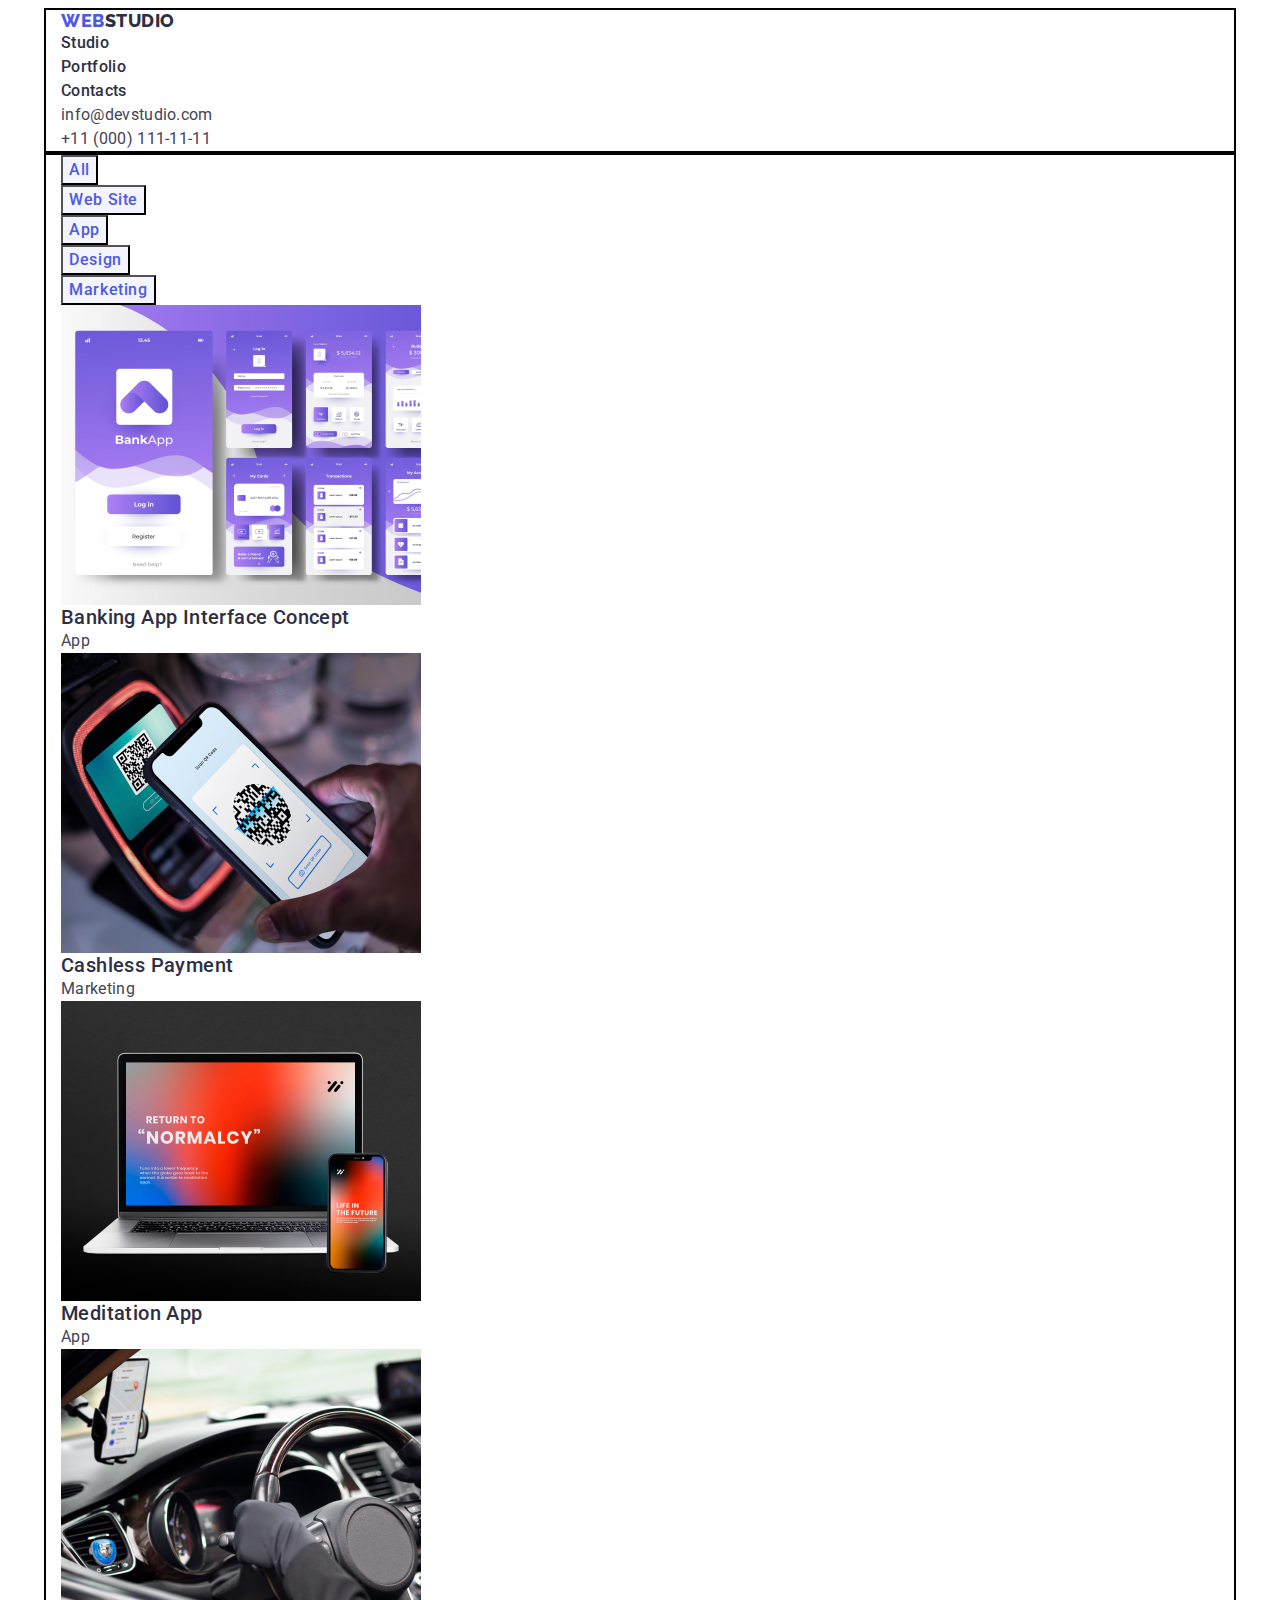
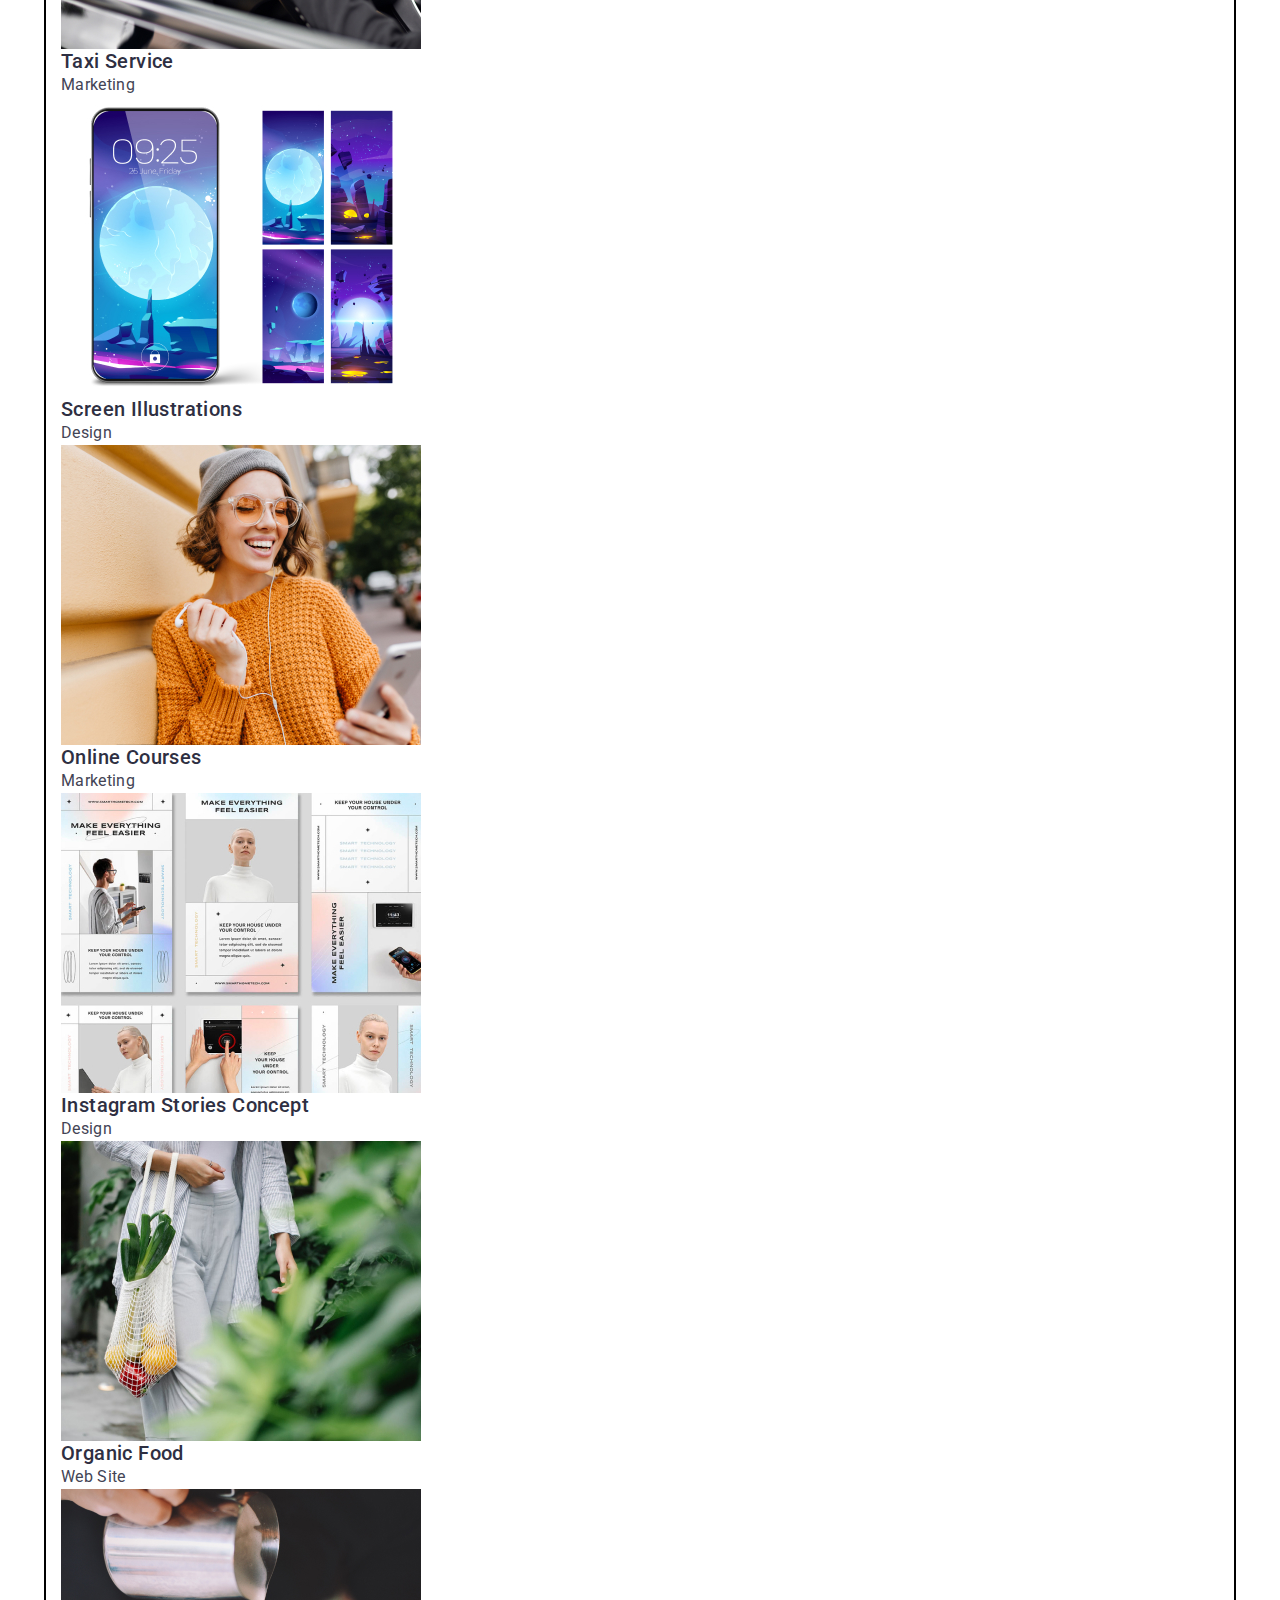
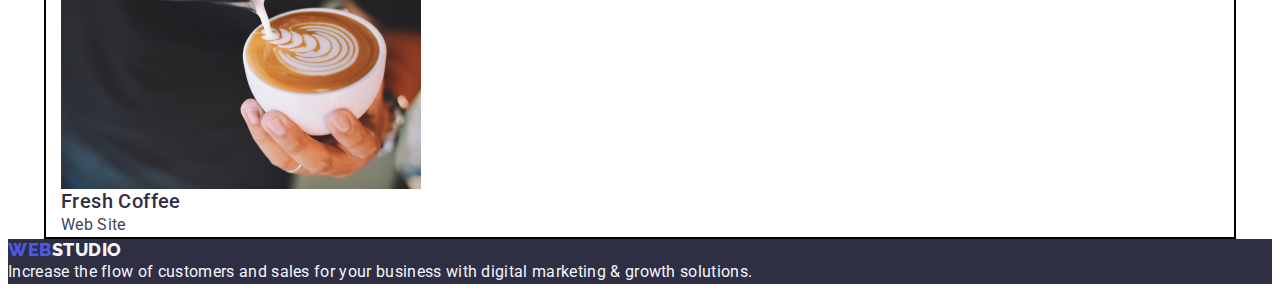
==== portfolio.html @ ae7a7362 "Update portfolio.html" ====
<!DOCTYPE html>
<html lang="en">

<head>
    <meta charset="UTF-8">
    <meta http-equiv="X-UA-Compatible" content="IE=edge">
    <meta name="viewport" content="width=device-width, initial-scale=1.0">
    <title>Document</title>

    <!-- fonts -->
    <link rel="stylesheet" href="./css/style.css">
    <link rel="preconnect" href="https://fonts.googleapis.com">
    <link rel="preconnect" href="https://fonts.gstatic.com" crossorigin>
    <link href="https://fonts.googleapis.com/css2?family=Raleway:wght@800&family=Roboto:wght@400;500;700&display=swap"
        rel="stylesheet">

</head>


<body>

    <header>
        <div class="container">
            <!-- початок -->
            <nav class="nav-portfolia list">
                <a class="logo-portfolio link" href="./index.html">Web<span class="logo-span">Studio</span>
                </a>
                <ul class="list">
                    <li><a class="portfolio-navigation link" href="./index.html">Studio</a></li>
                    <li><a class="portfolio-navigation link" href="./portfolio.html">Portfolio</a></li>
                    <li><a class="portfolio-navigation link" href="">Contacts</a></li>
                </ul>
            </nav>
            <address class="portfolio-addres">
                <ul class="list">
                    <li><a class="address-navigation link" href="mailto:info@devstudio.com">info@devstudio.com</a></li>
                    <li><a class="address-navigation link" href="tel:+110001111111">+11 (000) 111-11-11</a></li>
                </ul>
            </address>
        </div>
    </header>

    <main>

        <div class="container">
            <section class="list">
                <h1 class="advantages" hidden>No content</h1>
                <ul class="portfolio-button list">
                    <li><button class="navigation-button" type="button">All</button></li>
                    <li><button class="navigation-button" type="button">Web Site</button></li>
                    <li><button class="navigation-button" type="button">App</button></li>
                    <li><button class="navigation-button" type="button">Design</button></li>
                    <li><button class="navigation-button" type="button">Marketing</button></li>
                </ul>
                <!-- section1 -->
                <ul class="list">
                    <li>
                        <a class="link" href="">
                            <img src="./images/img.jpg" alt="App" width="360">
                            <h2 class=" subject-portfolio">Banking App Interface Concept</h2>
                            <p class="paragraph-text">App</p>
                        </a>
                    </li>
                    <li class="link">
                        <a class="link" href="">
                            <img src="./images/img1.jpg" alt="Marketing" width="360">
                            <h2 class=" subject-portfolio">Cashless Payment</h2>
                            <p class="paragraph-text">Marketing</p>
                        </a>
                    </li>
                    <li class="link">
                        <a class="link" href="">
                            <img src="./images/img2.jpg" alt="App" width="360">
                            <h2 class=" subject-portfolio">Meditation App</h2>
                            <p class="paragraph-text">App</p>
                        </a>
                    </li>
                    <!-- section2 -->
                    <li class="link">
                        <a class="link" href="">
                            <img src="./images/imgsection1.jpg" alt="Marketing" width="360">
                            <h2 class=" subject-portfolio">Taxi Service</h2>
                            <p class="paragraph-text">Marketing</p>
                        </a>
                    </li>
                    <li class="link">
                        <a class="link" href="">
                            <img src="./images/imgsection2.jpg" alt="Design" width="360">
                            <h2 class=" subject-portfolio">Screen Illustrations</h2>
                            <p class="paragraph-text">Design</p>
                        </a>
                    </li>
                    <li class="link">
                        <a class="link" href="">
                            <img src="./images/imgsection3.jpg" alt="Marketing" width="360">
                            <h2 class=" subject-portfolio">Online Courses</h2>
                            <p class="paragraph-text">Marketing</p>
                        </a>
                    </li>
                    <!-- section3 -->
                    <li class="link">
                        <a class="link" href="">
                            <img src="./images/imgbox1.jpg" alt="Design" width="360">
                            <h2 class=" subject-portfolio">Instagram Stories Concept</h2>
                            <p class="paragraph-text">Design</p>
                        </a>
                    </li>
                    <li>
                        <a class="link" href="">
                            <img src="./images/imgbox2.jpg" alt="Web Site" width="360">
                            <h2 class=" subject-portfolio">Organic Food</h2>
                            <p class="paragraph-text">Web Site</p>
                        </a>
                    </li>
                    <li class="link">
                        <a class="link" href="">
                            <img src="./images/imgbox3.jpg" alt="Web Site" width="360">
                            <h2 class=" subject-portfolio">Fresh Coffee</h2>
                            <p class="paragraph-text">Web Site</p>
                        </a>
                    </li>
                </ul>
            </section>
        </div>
    </main>
    <footer class="portfolio-footer">
        <div>
            <a class="logo-beginning link" href="./index.html">Web<span class="logo-end link">Studio</span>
            </a>
            <p class="end-text">Increase the flow of customers and sales for your business with digital marketing &
                growth
                solutions.</p>
        </div>
    </footer>

</body>

</html>
---- css/style.css ----
/**
  |============================
  | палитра кольорів
  |============================
*/

:root {
	--iris: #4d5ae5;
	--ocean: #404bbf;
	--navy-blue: #2e2f42;
	--green: #31d0aa;
	--slate: #434455;
	--light-slate: #8e8f99;
	--cornflower: #e7e9fc;
	--cloud: #f4f4fd;
	--navy-blue-modal: #2e2f42;
	--grey: #2e2f42;
	--white: #ffffff;
	--dairy: #fcfcfc;



	/* color text */

	--addres-txt-cl: var(--slate);
	--main-txt-cl: var(--navy-blue);
	--main-caption-cl: var(--dairy);
	--main-btn-color: var(--iris);
	--portfolio-btn-cl: var(--cloud)
}

/* list,link h,p and img */

.list {
	list-style: none;

}

.link {
	text-decoration: none
}

p,
h1,
h2,
h3,
h4,
h5 {
	margin: 0;
}

img {
	display: block;
}

ul {
	margin: 0;
	padding-left: 0;
}

/* container  */
.container {
	width: 1158px;
	margin-left: auto;
	margin-right: auto;
	border: 2px solid black;
	padding-left: 15px;
	padding-right: 15px;
}



body {
	background-color: #ffffff;
	color: #434455;
	font-family: "Roboto", sans-serif;
}



/**
  |============================
  | header-hover
  |============================
*/
/* logo */
.header-logo {
	color: var(--main-btn-color);
	text-transform: uppercase;
	letter-spacing: 0.03em;
	line-height: 1.17;
	font-size: 18px;
	font-weight: 800;
	display: flex;
	flex-direction: row;
	align-items: center;
	padding: 0px;
	font-family: "Raleway", sans-serif;
	text-decoration: none;
	margin-right: 24px;
}

.logo-studio {
	color: var(--main-txt-cl);

}

.header-container {
	display: flex;
	align-items: center;

}

/**
   |============================
   | hover
   |============================
 */
.header-items:hover {
	color: #404bbf;
}


.header-email:hover {
	color: #404bbf;
}

.btn:hover {
	background-color: #404bbf;

}



/* portfolio */

.portfolio-navigation:hover {
	color: #404bbf;

}

.address-navigation:hover {
	color: #404bbf;

}

/* button */
.navigation-button:hover {
	color: #FFFFFF;
	background-color: #404BBF;
}



/**
  |============================
  | focus
  |============================
*/
/* html  */


.header-items:focus {
	color: #404bbf;

}



.header-address:focus {
	color: #404bbf;

}

.header-email:focus {
	color: #404bbf;
}

/* section1 */

.btn:focus {
	background-color: #404bbf;

}

/* portfolio */
.portfolio-navigation:focus {
	color: #404bbf;

}

.address-navigation:focus {
	color: #404bbf;

}

.navigation-button:focus {
	color: #FFFFFF;
	background-color: #404BBF;

}




/**

  | Header style
  |============================
*/

.header {
	border-bottom: 1px solid #e7e9fc;

}

.header-nav {
	margin: auto;
	display: flex;
	align-items: center;
}

.header-logo {}

.header-im {
	display: flex;

}

.header-item {}

.header-items {
	font-style: normal;
	font-weight: 500;
	font-size: 16px;
	line-height: 1.5;
	letter-spacing: 0.02em;
	color: var(--main-txt-cl);
	text-decoration: none;
	display: block;
	padding-top: 30px;
	padding-bottom: 30px;
}

.address-header {
	display: flex;
	gap: 40px;

}

.contacts {
	font-style: normal;
}




.header-email {
	font-style: normal;
	font-weight: 400;
	font-size: 16px;
	line-height: 1.5;
	letter-spacing: 0.02em;
	color: var(--addres-txt-cl);
	text-decoration: none;
}



/**
  |============================
  |  section1 style
  |============================
*/
.main-section {
	background-color: #2e2f42;
}

.main-title {
	font-style: normal;
	font-weight: 700;
	font-size: 56px;
	line-height: 1.07;
	text-align: center;
	letter-spacing: 0.02em;
	color: #ffffff;
}

.btn {
	font-style: normal;
	font-weight: 500;
	font-size: 16px;
	line-height: 1.5;
	align-items: center;
	letter-spacing: 0.04em;
	color: #ffffff;
	background-color: var(--main-btn-color);
	font-family: "Roboto", sans-serif;
	cursor: pointer;
}

/**
   |============================
   | section2 style
   |============================
 */

.main-box {}

.main-caption {
	font-style: normal;
	font-weight: 500;
	font-size: 20px;
	line-height: 1.2;
	letter-spacing: 0.02em;
	color: var(--main-txt-cl);
	text-transform: capitalize;

}

.main-txt {
	background-color: #FFFFFF;

}


/* section3 or section4 style */
/* footer */
.container {
	letter-spacing: 0.02em;
}

.main-sabject {
	font-style: normal;
	font-weight: 700;
	font-size: 36px;
	line-height: 1.11;
	text-align: center;
	letter-spacing: 0.02em;
	color: var(--main-txt-cl);
	text-transform: capitalize;
	background-color: #FFFFFF;
}

.section-the-end {
	background-color: #F4F4FD;
	letter-spacing: 0.02em;
}

.section-end {
	background-color: #FFFFFF;
}

.box {
	background-color: #FFFFFF;
}

.main-text {
	font-family: 'Roboto';
	font-style: normal;
	font-weight: 400;
	font-size: 16px;
	line-height: 1.5;
	letter-spacing: 0.02em;
	color: #F4F4FD;
}

.logo-studio-end {
	color: #f4f4fd;

}

/**
  |============================
  |  Portfolia
  |============================
*/

/* header-portfolio */

/* logo portfolio  */
.logo-portfolio {
	font-family: 'Raleway', sans-serif;
	font-weight: 800;
	font-size: 18px;
	line-height: 1.17;
	letter-spacing: 0.03em;
	text-transform: uppercase;
	color: #4d5ae5;
	text-decoration: none;
}

.logo-span {
	color: #2e2f42;

}

.portfolio-navigation {
	font-weight: 500;
	line-height: 1.5;
	letter-spacing: 0.02em;
	color: #2e2f42;
}




.portfolio-addres {
	font-style: normal;

}

.address-navigation {
	font-size: 16px;
	line-height: 1.5;
	letter-spacing: 0.02em;
	color: #434455;

}


/* button */

.navigation-button {
	font-family: "Roboto", sans-serif;
	font-style: normal;
	font-weight: 500;
	font-size: 16px;
	line-height: 1.5;
	display: flex;
	align-items: center;
	text-align: center;
	letter-spacing: 0.04em;
	color: #4D5AE5;
	background: #F4F4FD;
	cursor: pointer;

}

/* title */
.subject-portfolio {
	font-style: normal;
	font-weight: 500;
	font-size: 20px;
	line-height: 24px;
	letter-spacing: 0.02em;
	color: #2E2F42;
}

/* p  */
.paragraph-text {
	font-family: 'Roboto';
	font-style: normal;
	font-weight: 400;
	font-size: 16px;
	line-height: 24px;
	letter-spacing: 0.02em;
	color: #434455;

}




/* footer */
.portfolio-footer {

	background-color: #2E2F42;
}


/* logo portfolio footer */

.logo-beginning {
	font-family: 'Raleway', sans-serif;
	font-style: normal;
	font-weight: 800;
	font-size: 18px;
	line-height: 1.17;
	display: flex;
	align-items: center;
	letter-spacing: 0.03em;
	text-transform: uppercase;
	color: #4D5AE5;

}

.logo-end {
	font-family: 'Raleway' sans-serif;
	font-style: normal;
	font-weight: 800;
	font-size: 18px;
	line-height: 1.17;
	display: flex;
	align-items: center;
	letter-spacing: 0.03em;
	text-transform: uppercase;
	color: #F4F4FD;

}

.end-text {

	font-family: 'Roboto' sans-serif;
	font-style: normal;
	font-weight: 400;
	font-size: 16px;
	line-height: 24px;
	letter-spacing: 0.02em;
	color: #F4F4FD;

}
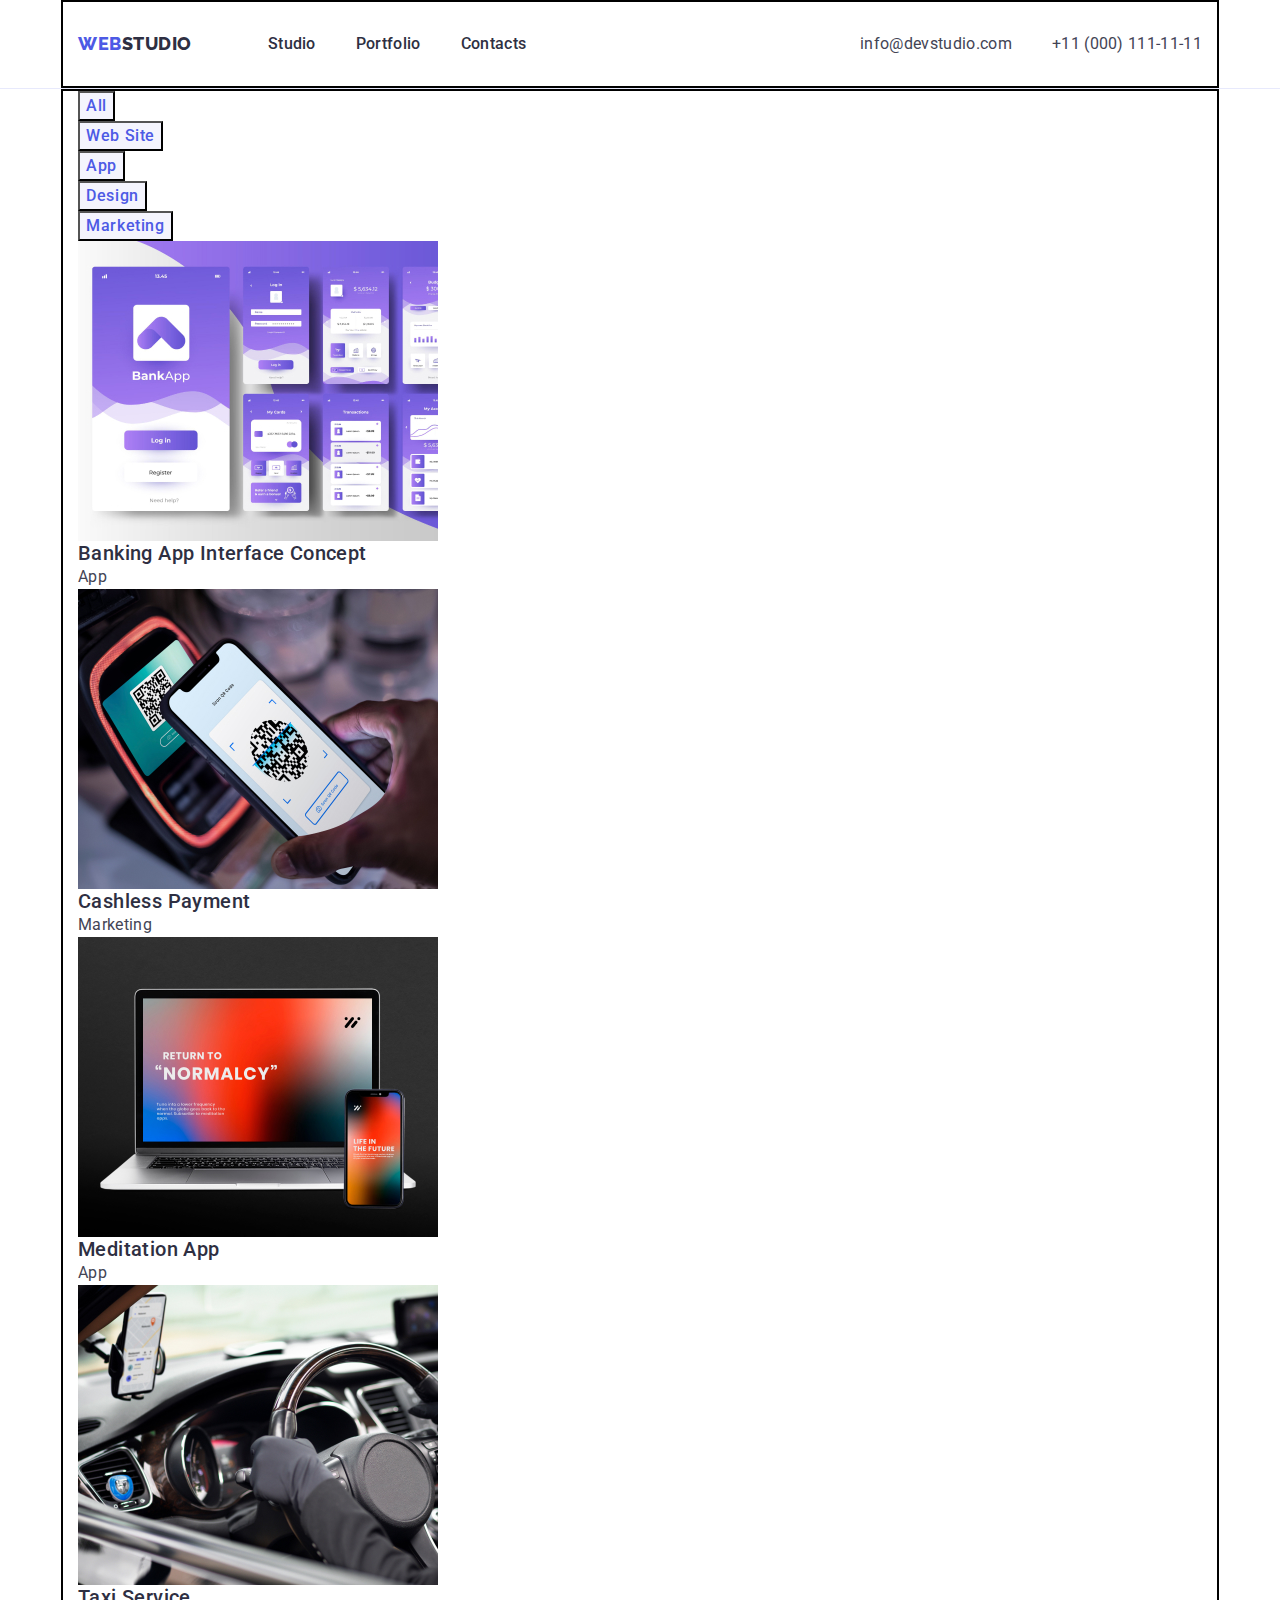
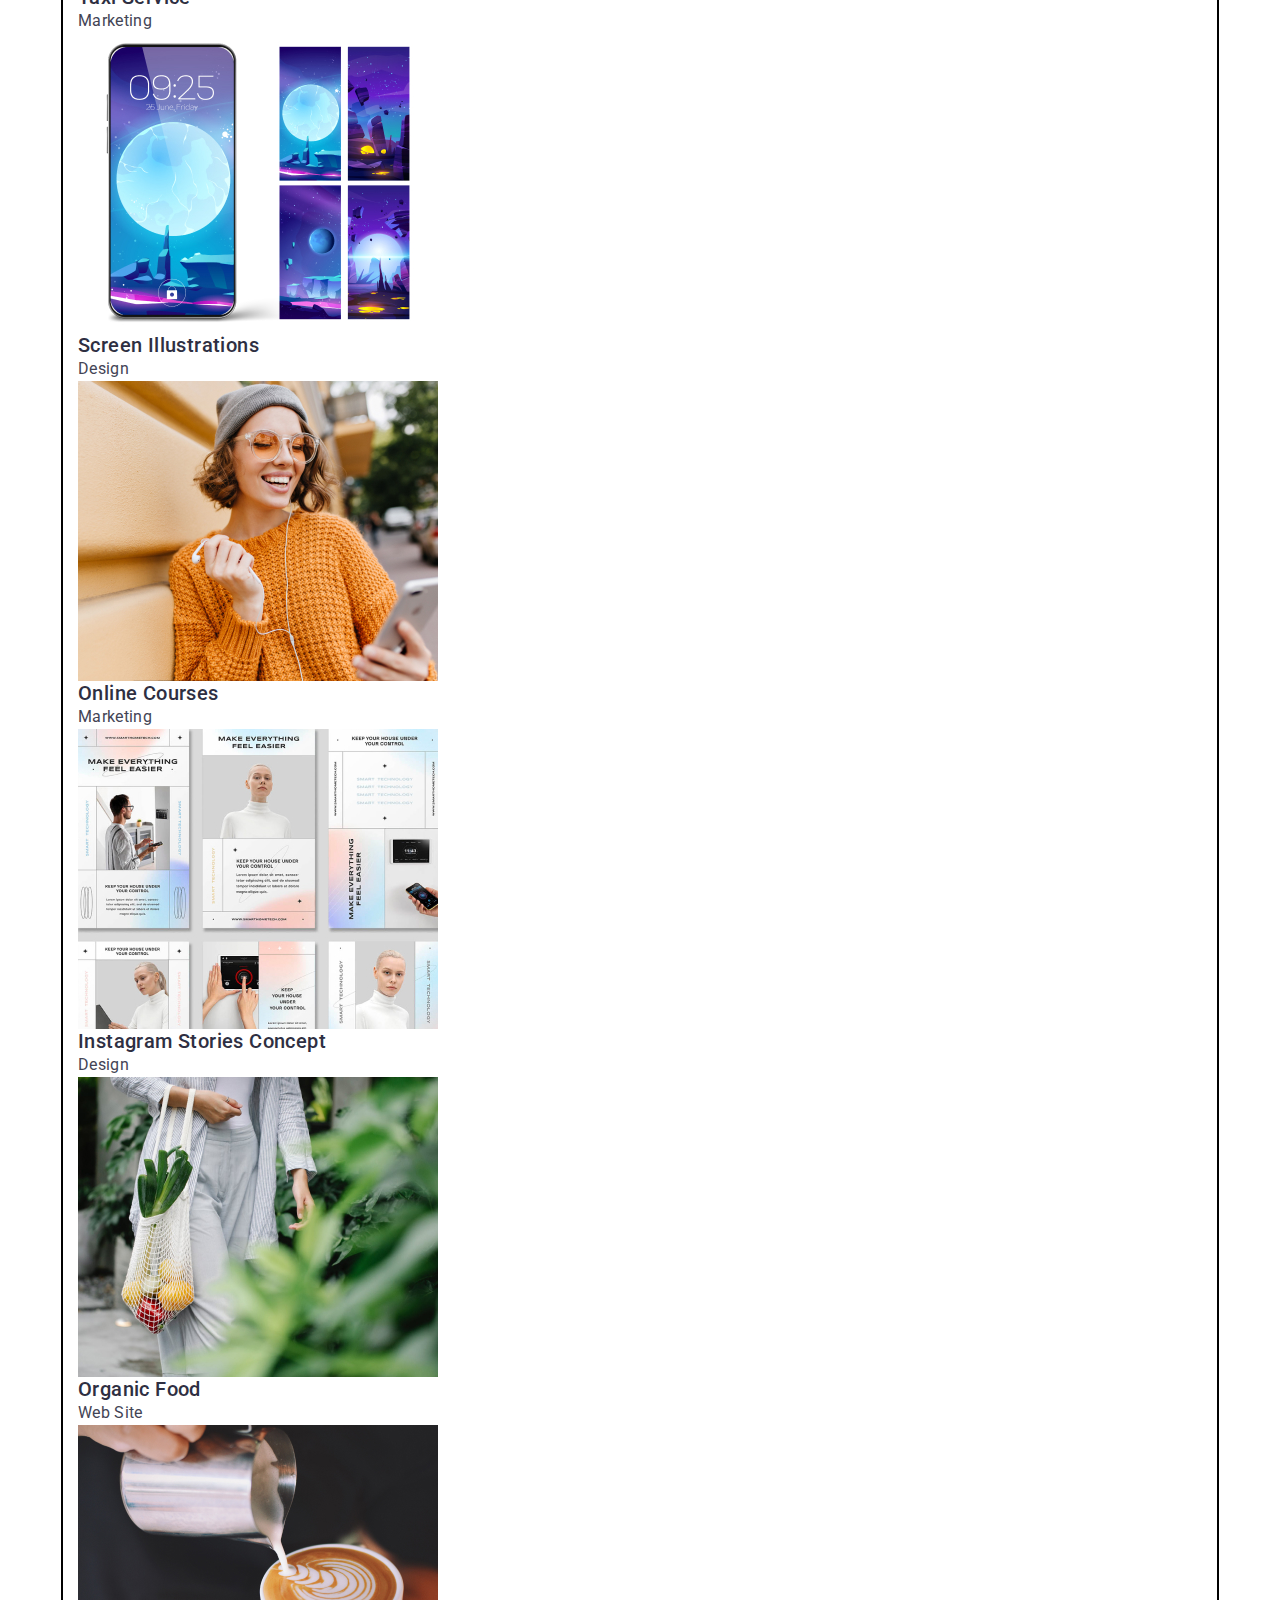
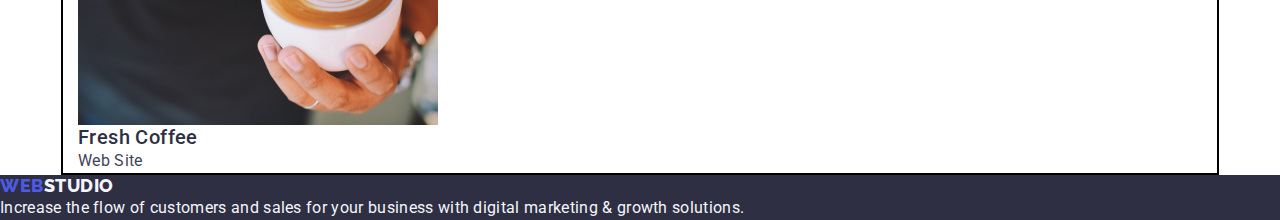
==== commit 697ca79c: "header" ====
--- a/portfolio.html
+++ b/portfolio.html
@@ -8,31 +8,33 @@
     <title>Document</title>
 
     <!-- fonts -->
-    <link rel="stylesheet" href="./css/style.css">
     <link rel="preconnect" href="https://fonts.googleapis.com">
     <link rel="preconnect" href="https://fonts.gstatic.com" crossorigin>
     <link href="https://fonts.googleapis.com/css2?family=Raleway:wght@800&family=Roboto:wght@400;500;700&display=swap"
         rel="stylesheet">
+    <link rel="stylesheet"
+        href="https://cdnjs.cloudflare.com/ajax/libs/modern-normalize/1.1.0/modern-normalize.min.css" />
+    <link rel="stylesheet" href="./css/style.css">
 
 </head>
 
 
 <body>
 
-    <header>
-        <div class="container">
+    <header class="header-portfolia">
+        <div class="footer-div container">
             <!-- початок -->
             <nav class="nav-portfolia list">
                 <a class="logo-portfolio link" href="./index.html">Web<span class="logo-span">Studio</span>
                 </a>
-                <ul class="list">
+                <ul class="portfolio-list list">
                     <li><a class="portfolio-navigation link" href="./index.html">Studio</a></li>
                     <li><a class="portfolio-navigation link" href="./portfolio.html">Portfolio</a></li>
                     <li><a class="portfolio-navigation link" href="">Contacts</a></li>
                 </ul>
             </nav>
             <address class="portfolio-addres">
-                <ul class="list">
+                <ul class="address-list list">
                     <li><a class="address-navigation link" href="mailto:info@devstudio.com">info@devstudio.com</a></li>
                     <li><a class="address-navigation link" href="tel:+110001111111">+11 (000) 111-11-11</a></li>
                 </ul>
--- a/css/style.css
+++ b/css/style.css
@@ -51,6 +51,7 @@
 
 img {
 	display: block;
+
 }
 
 ul {
@@ -76,7 +77,10 @@
 	font-family: "Roboto", sans-serif;
 }
 
-
+.section {
+	padding-top: 120px;
+	padding-bottom: 120px;
+}
 
 /**
   |============================
@@ -169,7 +173,6 @@
 
 .header-address:focus {
 	color: #404bbf;
-
 }
 
 .header-email:focus {
@@ -215,16 +218,18 @@
 }
 
 .header-nav {
-	margin: auto;
-	display: flex;
-	align-items: center;
-}
-
-.header-logo {}
+	display: flex;
+	margin-right: auto;
+}
+
+
+.header-logo {
+	margin-right: 77px;
+}
 
 .header-im {
 	display: flex;
-
+	gap: 40px;
 }
 
 .header-item {}
@@ -245,7 +250,6 @@
 .address-header {
 	display: flex;
 	gap: 40px;
-
 }
 
 .contacts {
@@ -263,6 +267,9 @@
 	letter-spacing: 0.02em;
 	color: var(--addres-txt-cl);
 	text-decoration: none;
+	display: block;
+	padding-bottom: 30px;
+	padding-top: 30px;
 }
 
 
@@ -272,8 +279,15 @@
   |  section1 style
   |============================
 */
+.iteam-list {
+	display: flex;
+	gap: 24px;
+}
+
 .main-section {
 	background-color: #2e2f42;
+	padding-top: 188px;
+	padding-bottom: 188px;
 }
 
 .main-title {
@@ -284,6 +298,8 @@
 	text-align: center;
 	letter-spacing: 0.02em;
 	color: #ffffff;
+	max-width: 496px;
+	margin-left: 316px;
 }
 
 .btn {
@@ -297,6 +313,13 @@
 	background-color: var(--main-btn-color);
 	font-family: "Roboto", sans-serif;
 	cursor: pointer;
+	display: block;
+	margin-left: 480px;
+	margin-top: 59px;
+	min-width: 169px;
+	height: 56px;
+	border: none;
+	border-radius: 4px;
 }
 
 /**
@@ -315,12 +338,24 @@
 	letter-spacing: 0.02em;
 	color: var(--main-txt-cl);
 	text-transform: capitalize;
-
+	margin-bottom: 8px;
+	text-align: center;
+
+}
+
+.section-doing {
+	display: flex;
+	gap: 24px;
+
+}
+
+.iteam-doing {
+	width: calc((100% - 48px) / 3);
 }
 
 .main-txt {
 	background-color: #FFFFFF;
-
+	text-align: center;
 }
 
 
@@ -340,6 +375,13 @@
 	color: var(--main-txt-cl);
 	text-transform: capitalize;
 	background-color: #FFFFFF;
+	margin-bottom: 72px;
+}
+
+.team-list {
+	display: flex;
+
+
 }
 
 .section-the-end {
@@ -349,6 +391,7 @@
 
 .section-end {
 	background-color: #FFFFFF;
+	width: calc((100% - 72px) / 4);
 }
 
 .box {
@@ -370,6 +413,25 @@
 
 }
 
+.portfolio {
+	background-color: #2E2F42;
+	padding: 100px 0;
+
+}
+
+.header-logo-end {
+	display: inline-block;
+	margin-bottom: 16px;
+}
+
+.my-team {
+	padding: 32px 16px;
+	border-top-left-radius: 0px;
+	border-top-right-radius: 0px;
+	border-bottom-right-radius: 4px;
+	border-bottom-left-radius: 4px;
+}
+
 /**
   |============================
   |  Portfolia
@@ -377,6 +439,16 @@
 */
 
 /* header-portfolio */
+
+.footer-div {
+	display: flex;
+	align-items: center;
+}
+
+.header-portfolia {
+	border-bottom: 1px solid #e7e9fc
+}
+
 
 /* logo portfolio  */
 .logo-portfolio {
@@ -388,10 +460,17 @@
 	text-transform: uppercase;
 	color: #4d5ae5;
 	text-decoration: none;
+	margin-right: 76px;
 }
 
 .logo-span {
 	color: #2e2f42;
+
+}
+
+.portfolio-list {
+	display: flex;
+	gap: 40px;
 
 }
 
@@ -400,10 +479,24 @@
 	line-height: 1.5;
 	letter-spacing: 0.02em;
 	color: #2e2f42;
-}
-
-
-
+	display: block;
+	padding-top: 30px;
+	padding-bottom: 30px;
+
+}
+
+.address-list {
+	display: flex;
+	gap: 40px;
+
+}
+
+
+.nav-portfolia {
+	display: flex;
+	align-items: center;
+	margin-right: auto;
+}
 
 .portfolio-addres {
 	font-style: normal;
@@ -415,7 +508,9 @@
 	line-height: 1.5;
 	letter-spacing: 0.02em;
 	color: #434455;
-
+	display: block;
+	padding-bottom: 30px;
+	padding-top: 30px;
 }
 
 
@@ -464,7 +559,6 @@
 
 /* footer */
 .portfolio-footer {
-
 	background-color: #2E2F42;
 }
 
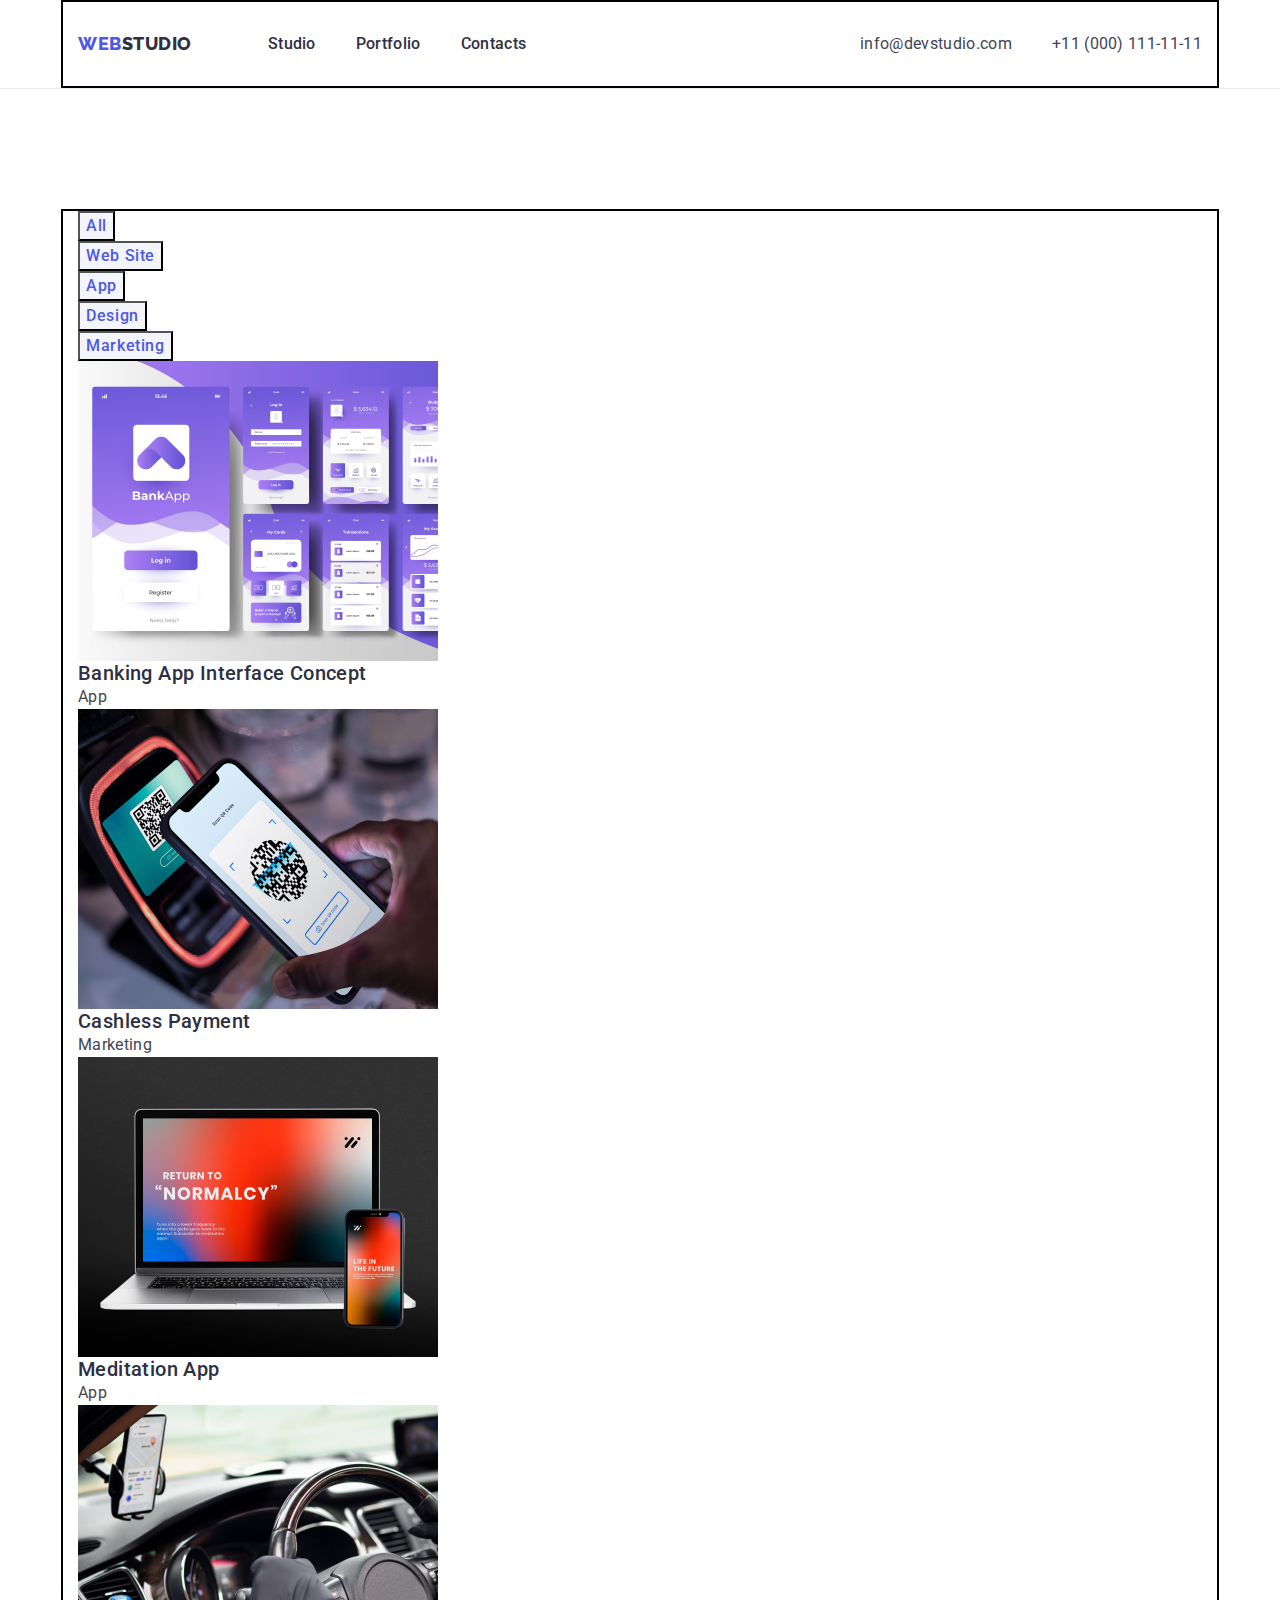
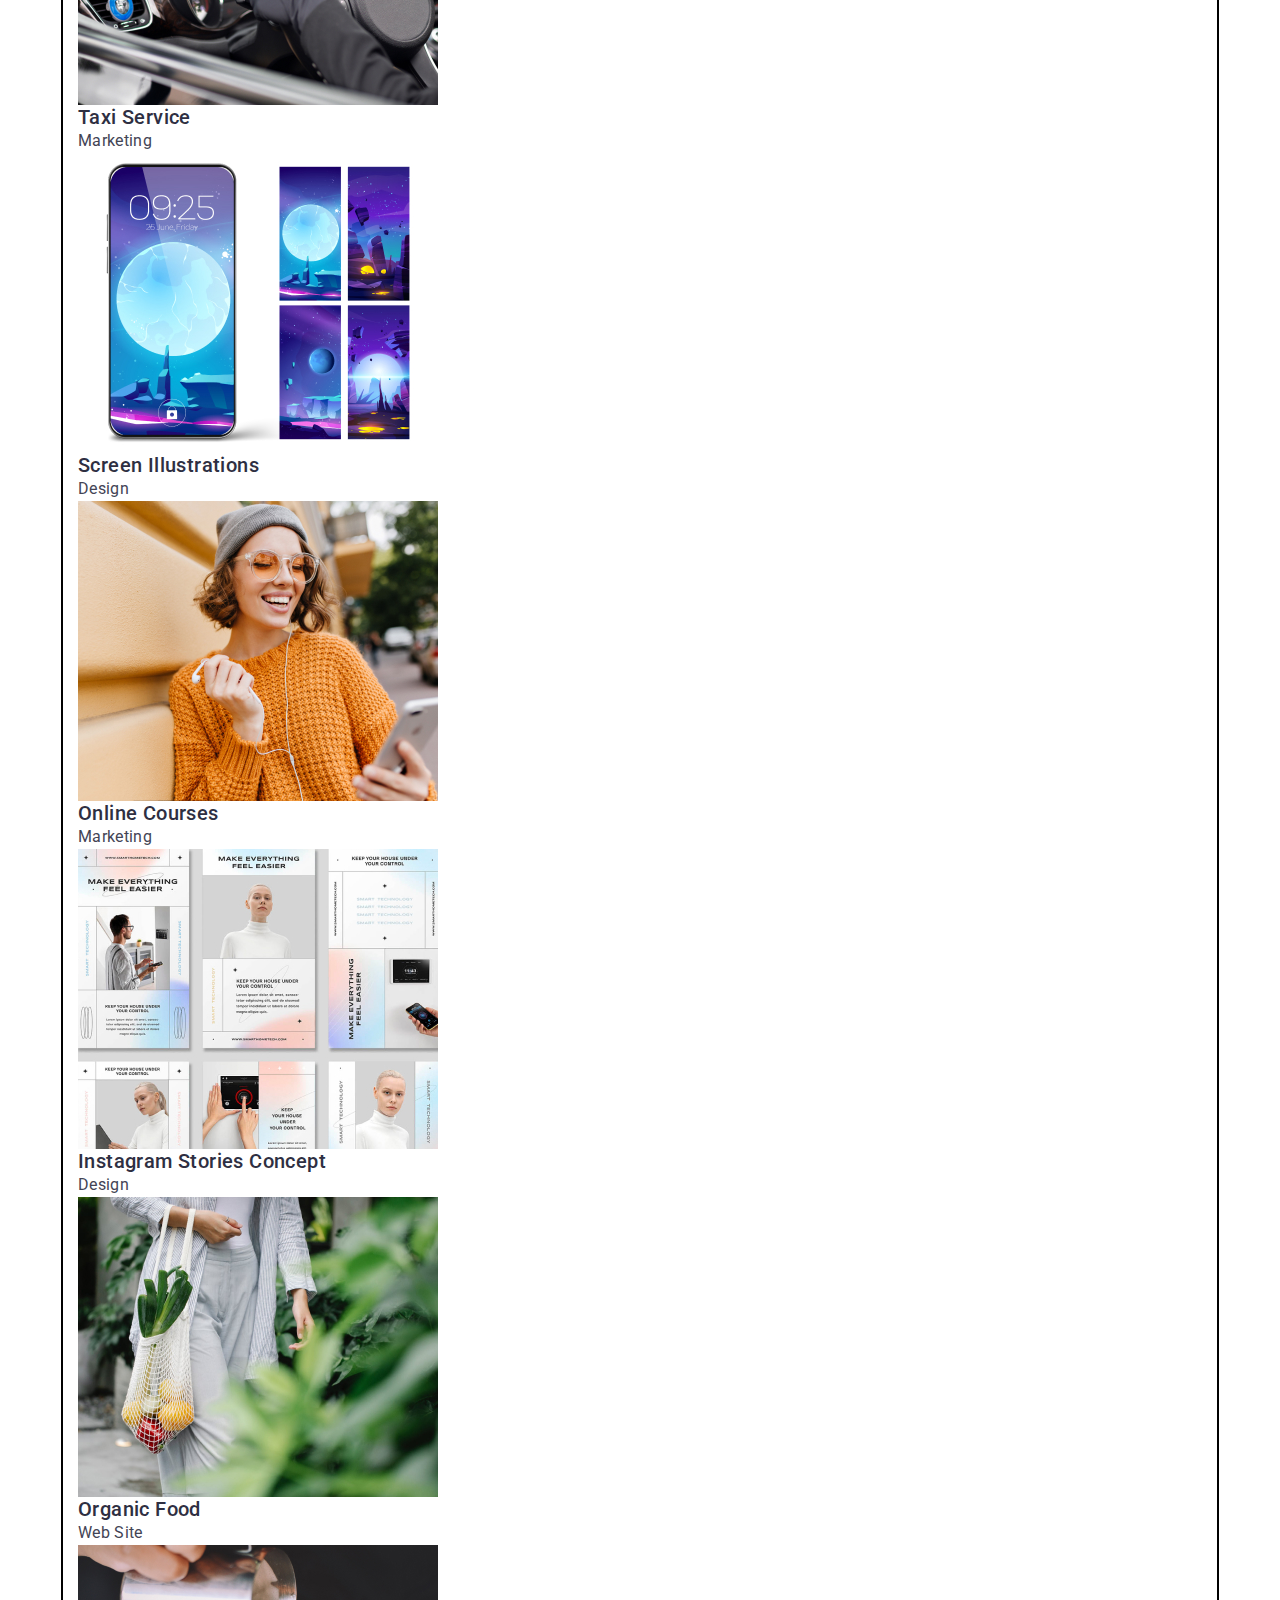
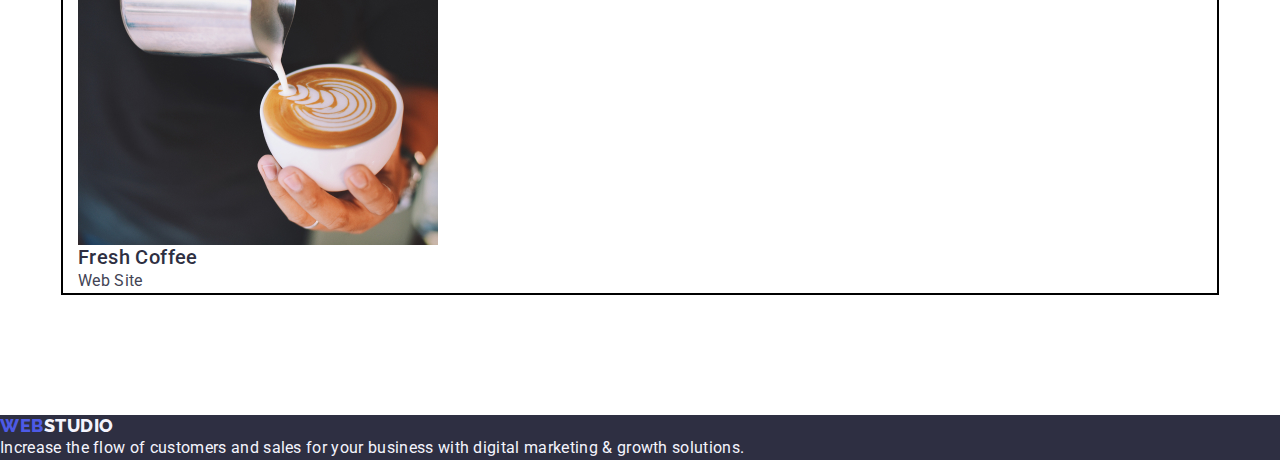
==== commit 867e8065: "main" ====
--- a/portfolio.html
+++ b/portfolio.html
@@ -42,88 +42,90 @@
         </div>
     </header>
 
-    <main>
+    <main class="main-portfolia section">
 
-        <div class="container">
-            <section class="list">
-                <h1 class="advantages" hidden>No content</h1>
-                <ul class="portfolio-button list">
-                    <li><button class="navigation-button" type="button">All</button></li>
-                    <li><button class="navigation-button" type="button">Web Site</button></li>
-                    <li><button class="navigation-button" type="button">App</button></li>
-                    <li><button class="navigation-button" type="button">Design</button></li>
-                    <li><button class="navigation-button" type="button">Marketing</button></li>
-                </ul>
-                <!-- section1 -->
-                <ul class="list">
-                    <li>
-                        <a class="link" href="">
-                            <img src="./images/img.jpg" alt="App" width="360">
-                            <h2 class=" subject-portfolio">Banking App Interface Concept</h2>
-                            <p class="paragraph-text">App</p>
-                        </a>
-                    </li>
-                    <li class="link">
-                        <a class="link" href="">
-                            <img src="./images/img1.jpg" alt="Marketing" width="360">
-                            <h2 class=" subject-portfolio">Cashless Payment</h2>
-                            <p class="paragraph-text">Marketing</p>
-                        </a>
-                    </li>
-                    <li class="link">
-                        <a class="link" href="">
-                            <img src="./images/img2.jpg" alt="App" width="360">
-                            <h2 class=" subject-portfolio">Meditation App</h2>
-                            <p class="paragraph-text">App</p>
-                        </a>
-                    </li>
-                    <!-- section2 -->
-                    <li class="link">
-                        <a class="link" href="">
-                            <img src="./images/imgsection1.jpg" alt="Marketing" width="360">
-                            <h2 class=" subject-portfolio">Taxi Service</h2>
-                            <p class="paragraph-text">Marketing</p>
-                        </a>
-                    </li>
-                    <li class="link">
-                        <a class="link" href="">
-                            <img src="./images/imgsection2.jpg" alt="Design" width="360">
-                            <h2 class=" subject-portfolio">Screen Illustrations</h2>
-                            <p class="paragraph-text">Design</p>
-                        </a>
-                    </li>
-                    <li class="link">
-                        <a class="link" href="">
-                            <img src="./images/imgsection3.jpg" alt="Marketing" width="360">
-                            <h2 class=" subject-portfolio">Online Courses</h2>
-                            <p class="paragraph-text">Marketing</p>
-                        </a>
-                    </li>
-                    <!-- section3 -->
-                    <li class="link">
-                        <a class="link" href="">
-                            <img src="./images/imgbox1.jpg" alt="Design" width="360">
-                            <h2 class=" subject-portfolio">Instagram Stories Concept</h2>
-                            <p class="paragraph-text">Design</p>
-                        </a>
-                    </li>
-                    <li>
-                        <a class="link" href="">
-                            <img src="./images/imgbox2.jpg" alt="Web Site" width="360">
-                            <h2 class=" subject-portfolio">Organic Food</h2>
-                            <p class="paragraph-text">Web Site</p>
-                        </a>
-                    </li>
-                    <li class="link">
-                        <a class="link" href="">
-                            <img src="./images/imgbox3.jpg" alt="Web Site" width="360">
-                            <h2 class=" subject-portfolio">Fresh Coffee</h2>
-                            <p class="paragraph-text">Web Site</p>
-                        </a>
-                    </li>
-                </ul>
-            </section>
-        </div>
+
+        <section class="list">
+            <div class="container">
+            <h1 class="advantages" hidden>No content</h1>
+            <ul class="portfolio-button list">
+                <li><button class="navigation-button" type="button">All</button></li>
+                <li><button class="navigation-button" type="button">Web Site</button></li>
+                <li><button class="navigation-button" type="button">App</button></li>
+                <li><button class="navigation-button" type="button">Design</button></li>
+                <li><button class="navigation-button" type="button">Marketing</button></li>
+            </ul>
+            <!-- section1 -->
+            <ul class="list">
+                <li>
+                    <a class="link" href="">
+                        <img src="./images/img.jpg" alt="App" width="360">
+                        <h2 class=" subject-portfolio">Banking App Interface Concept</h2>
+                        <p class="paragraph-text">App</p>
+                    </a>
+                </li>
+                <li class="link">
+                    <a class="link" href="">
+                        <img src="./images/img1.jpg" alt="Marketing" width="360">
+                        <h2 class=" subject-portfolio">Cashless Payment</h2>
+                        <p class="paragraph-text">Marketing</p>
+                    </a>
+                </li>
+                <li class="link">
+                    <a class="link" href="">
+                        <img src="./images/img2.jpg" alt="App" width="360">
+                        <h2 class=" subject-portfolio">Meditation App</h2>
+                        <p class="paragraph-text">App</p>
+                    </a>
+                </li>
+                <!-- section2 -->
+                <li class="link">
+                    <a class="link" href="">
+                        <img src="./images/imgsection1.jpg" alt="Marketing" width="360">
+                        <h2 class=" subject-portfolio">Taxi Service</h2>
+                        <p class="paragraph-text">Marketing</p>
+                    </a>
+                </li>
+                <li class="link">
+                    <a class="link" href="">
+                        <img src="./images/imgsection2.jpg" alt="Design" width="360">
+                        <h2 class=" subject-portfolio">Screen Illustrations</h2>
+                        <p class="paragraph-text">Design</p>
+                    </a>
+                </li>
+                <li class="link">
+                    <a class="link" href="">
+                        <img src="./images/imgsection3.jpg" alt="Marketing" width="360">
+                        <h2 class=" subject-portfolio">Online Courses</h2>
+                        <p class="paragraph-text">Marketing</p>
+                    </a>
+                </li>
+                <!-- section3 -->
+                <li class="link">
+                    <a class="link" href="">
+                        <img src="./images/imgbox1.jpg" alt="Design" width="360">
+                        <h2 class=" subject-portfolio">Instagram Stories Concept</h2>
+                        <p class="paragraph-text">Design</p>
+                    </a>
+                </li>
+                <li>
+                    <a class="link" href="">
+                        <img src="./images/imgbox2.jpg" alt="Web Site" width="360">
+                        <h2 class=" subject-portfolio">Organic Food</h2>
+                        <p class="paragraph-text">Web Site</p>
+                    </a>
+                </li>
+                <li class="link">
+                    <a class="link" href="">
+                        <img src="./images/imgbox3.jpg" alt="Web Site" width="360">
+                        <h2 class=" subject-portfolio">Fresh Coffee</h2>
+                        <p class="paragraph-text">Web Site</p>
+                    </a>
+                </li>
+            </ul>
+            </div>
+        </section>
+
     </main>
     <footer class="portfolio-footer">
         <div>
--- a/css/style.css
+++ b/css/style.css
@@ -482,7 +482,7 @@
 	display: block;
 	padding-top: 30px;
 	padding-bottom: 30px;
-
+	padding: 24px 0
 }
 
 .address-list {
@@ -511,6 +511,12 @@
 	display: block;
 	padding-bottom: 30px;
 	padding-top: 30px;
+}
+
+
+.main-portfolia{
+
+	
 }
 
 
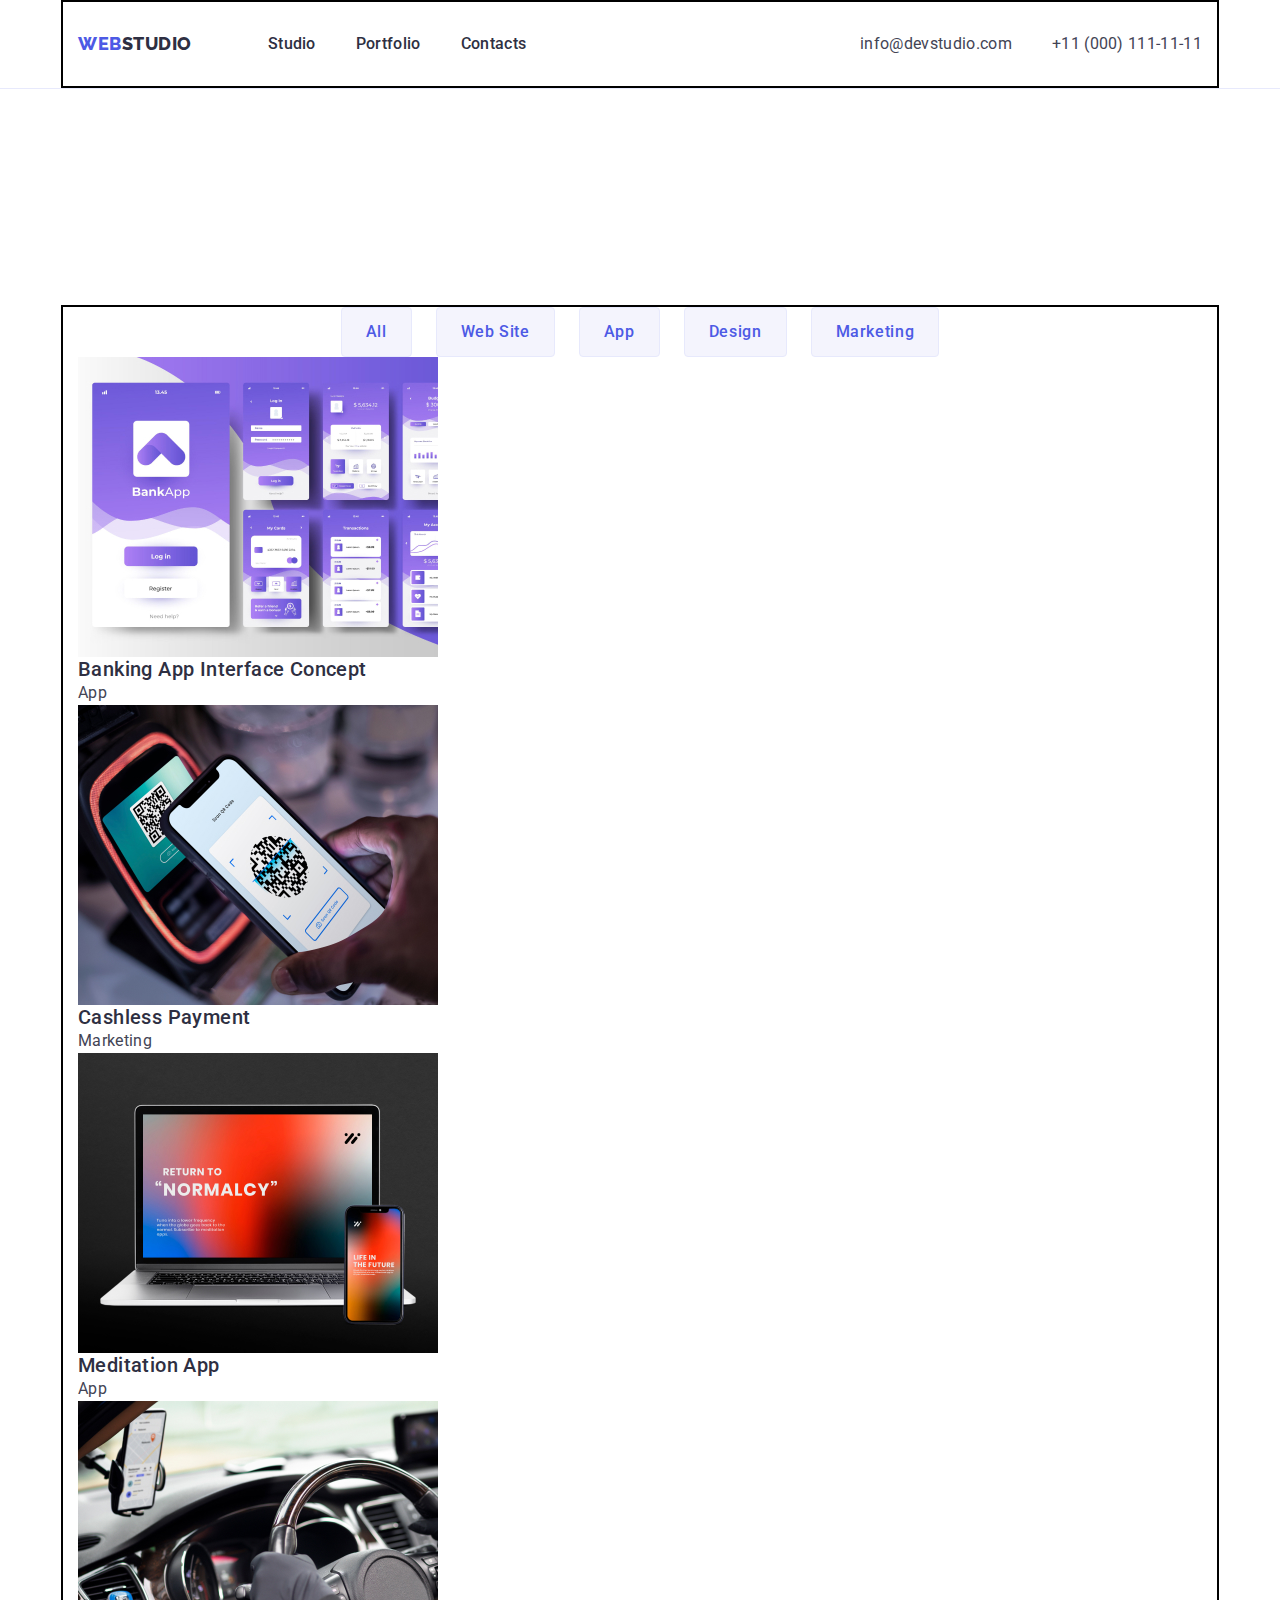
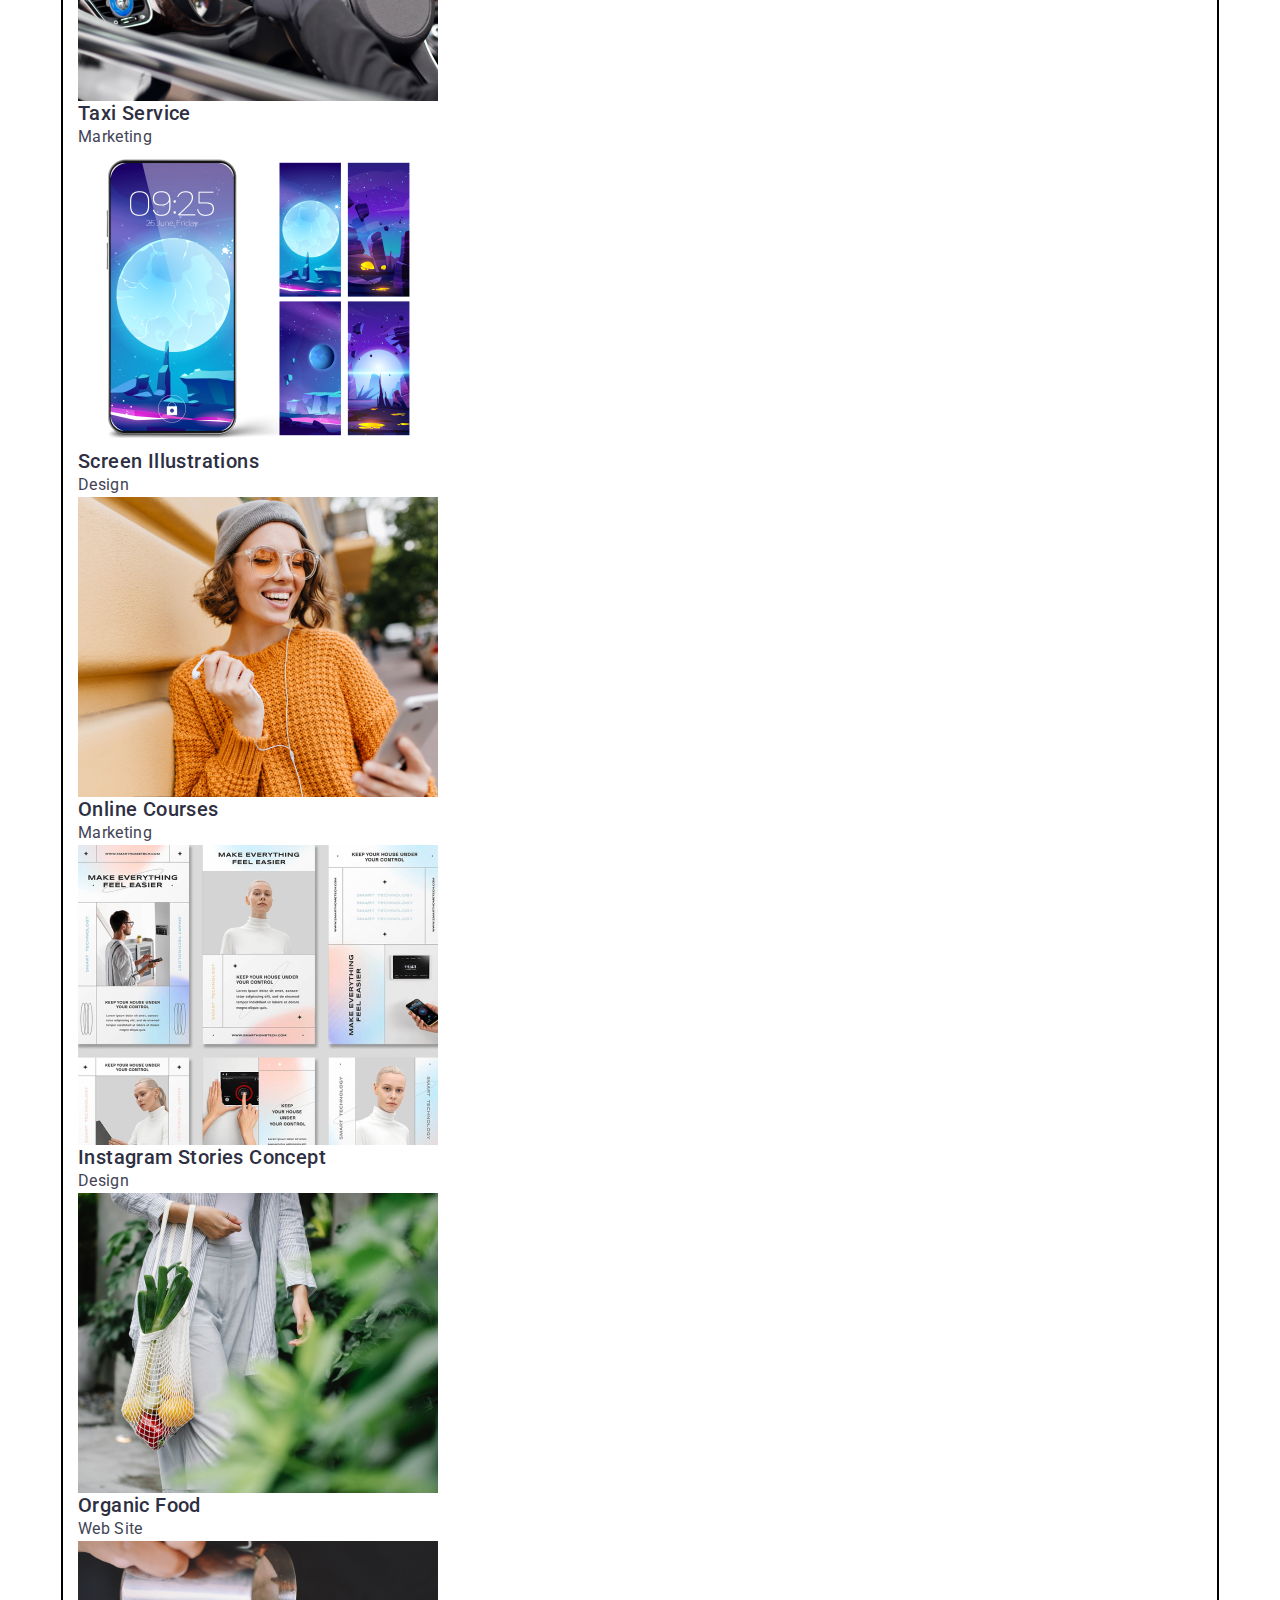
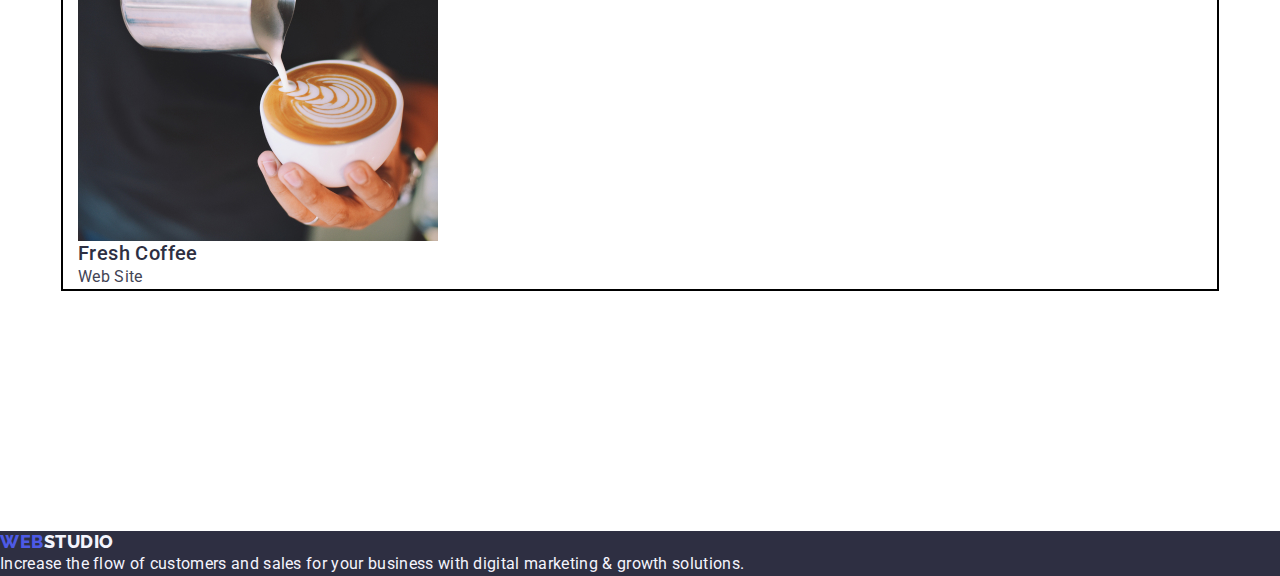
==== commit b8a75d3d: "1" ====
--- a/portfolio.html
+++ b/portfolio.html
@@ -43,9 +43,7 @@
     </header>
 
     <main class="main-portfolia section">
-
-
-        <section class="list">
+        <section class="section-portfolio">
             <div class="container">
             <h1 class="advantages" hidden>No content</h1>
             <ul class="portfolio-button list">
--- a/css/style.css
+++ b/css/style.css
@@ -152,6 +152,7 @@
 .navigation-button:hover {
 	color: #FFFFFF;
 	background-color: #404BBF;
+	border: 1px solid transparent;
 }
 
 
@@ -200,7 +201,7 @@
 .navigation-button:focus {
 	color: #FFFFFF;
 	background-color: #404BBF;
-
+	border: 1px solid transparent;
 }
 
 
@@ -468,6 +469,18 @@
 
 }
 
+.portfolio-button {
+	display: flex;
+	justify-self: center;
+	gap: 24px;
+}
+
+.navigation-button {
+	padding: 12px 24px;
+	border: 1px solid #e7e9fc;
+	border-radius: 4px;
+}
+
 .portfolio-list {
 	display: flex;
 	gap: 40px;
@@ -514,9 +527,10 @@
 }
 
 
-.main-portfolia{
-
-	
+.main-portfolia {}
+
+.section-portfolio {
+	padding: 96px 0 120px
 }
 
 
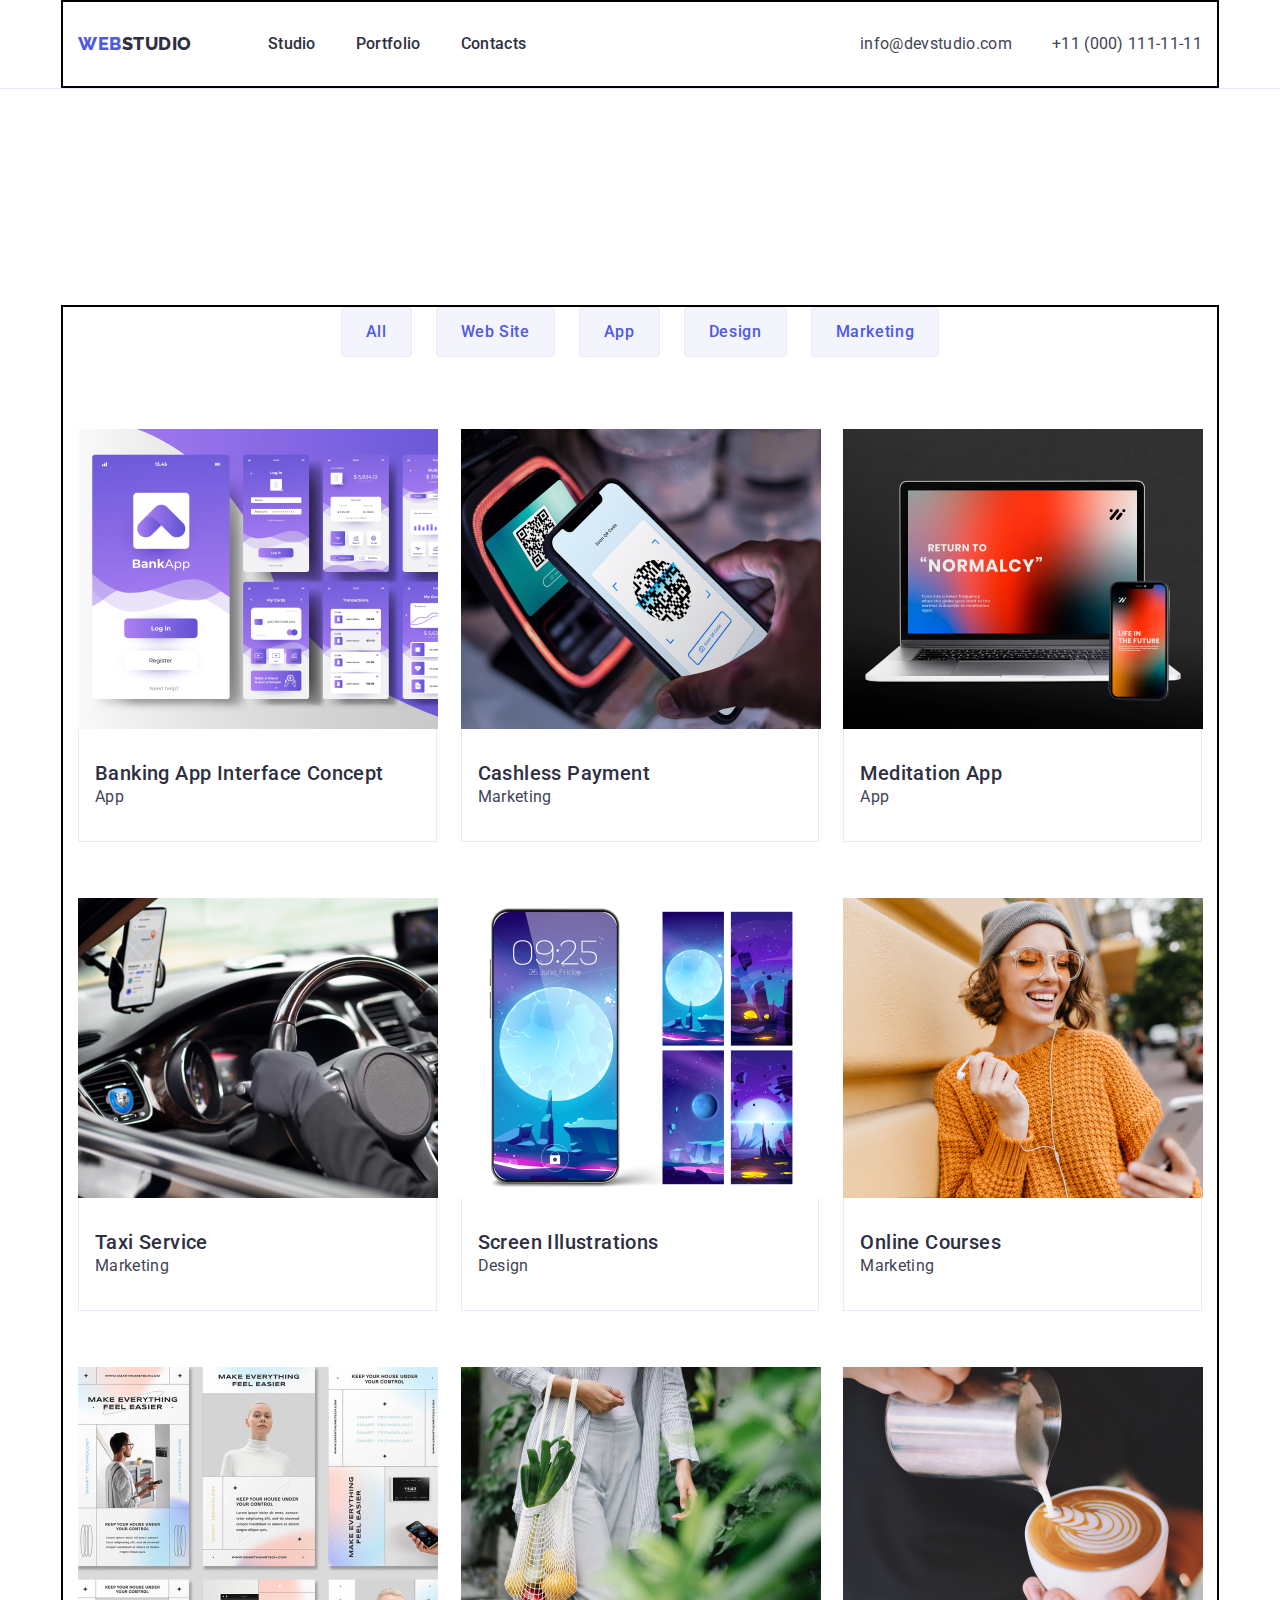
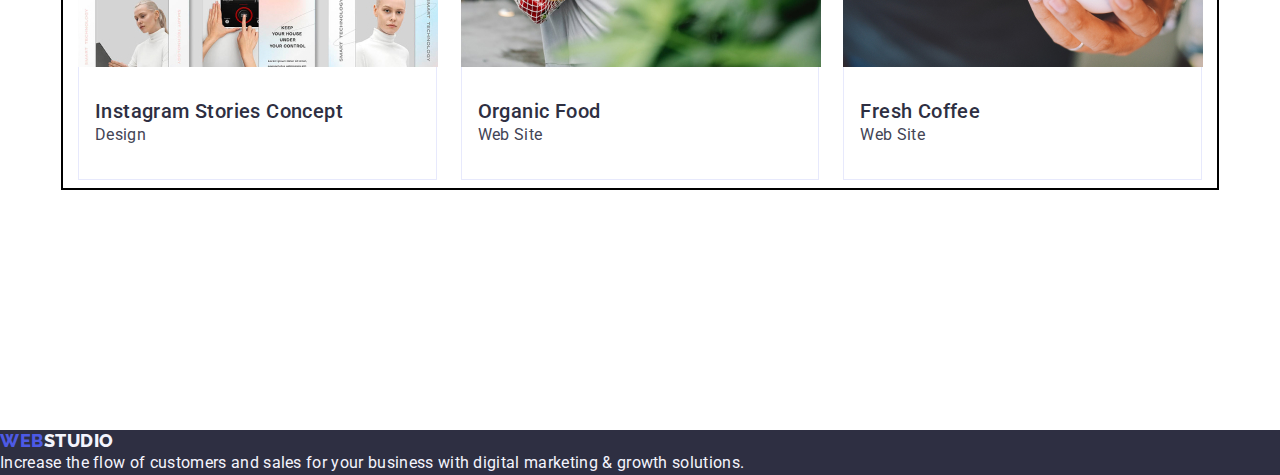
==== commit 1224d408: "2" ====
--- a/portfolio.html
+++ b/portfolio.html
@@ -45,82 +45,100 @@
     <main class="main-portfolia section">
         <section class="section-portfolio">
             <div class="container">
-            <h1 class="advantages" hidden>No content</h1>
-            <ul class="portfolio-button list">
-                <li><button class="navigation-button" type="button">All</button></li>
-                <li><button class="navigation-button" type="button">Web Site</button></li>
-                <li><button class="navigation-button" type="button">App</button></li>
-                <li><button class="navigation-button" type="button">Design</button></li>
-                <li><button class="navigation-button" type="button">Marketing</button></li>
-            </ul>
-            <!-- section1 -->
-            <ul class="list">
-                <li>
-                    <a class="link" href="">
-                        <img src="./images/img.jpg" alt="App" width="360">
-                        <h2 class=" subject-portfolio">Banking App Interface Concept</h2>
-                        <p class="paragraph-text">App</p>
-                    </a>
-                </li>
-                <li class="link">
-                    <a class="link" href="">
-                        <img src="./images/img1.jpg" alt="Marketing" width="360">
-                        <h2 class=" subject-portfolio">Cashless Payment</h2>
-                        <p class="paragraph-text">Marketing</p>
-                    </a>
-                </li>
-                <li class="link">
-                    <a class="link" href="">
-                        <img src="./images/img2.jpg" alt="App" width="360">
-                        <h2 class=" subject-portfolio">Meditation App</h2>
-                        <p class="paragraph-text">App</p>
-                    </a>
-                </li>
-                <!-- section2 -->
-                <li class="link">
-                    <a class="link" href="">
-                        <img src="./images/imgsection1.jpg" alt="Marketing" width="360">
-                        <h2 class=" subject-portfolio">Taxi Service</h2>
-                        <p class="paragraph-text">Marketing</p>
-                    </a>
-                </li>
-                <li class="link">
-                    <a class="link" href="">
-                        <img src="./images/imgsection2.jpg" alt="Design" width="360">
-                        <h2 class=" subject-portfolio">Screen Illustrations</h2>
-                        <p class="paragraph-text">Design</p>
-                    </a>
-                </li>
-                <li class="link">
-                    <a class="link" href="">
-                        <img src="./images/imgsection3.jpg" alt="Marketing" width="360">
-                        <h2 class=" subject-portfolio">Online Courses</h2>
-                        <p class="paragraph-text">Marketing</p>
-                    </a>
-                </li>
-                <!-- section3 -->
-                <li class="link">
-                    <a class="link" href="">
-                        <img src="./images/imgbox1.jpg" alt="Design" width="360">
-                        <h2 class=" subject-portfolio">Instagram Stories Concept</h2>
-                        <p class="paragraph-text">Design</p>
-                    </a>
-                </li>
-                <li>
-                    <a class="link" href="">
-                        <img src="./images/imgbox2.jpg" alt="Web Site" width="360">
-                        <h2 class=" subject-portfolio">Organic Food</h2>
-                        <p class="paragraph-text">Web Site</p>
-                    </a>
-                </li>
-                <li class="link">
-                    <a class="link" href="">
-                        <img src="./images/imgbox3.jpg" alt="Web Site" width="360">
-                        <h2 class=" subject-portfolio">Fresh Coffee</h2>
-                        <p class="paragraph-text">Web Site</p>
-                    </a>
-                </li>
-            </ul>
+                <h1 class="advantages" hidden>No content</h1>
+                <ul class="portfolio-button list">
+                    <li><button class="navigation-button" type="button">All</button></li>
+                    <li><button class="navigation-button" type="button">Web Site</button></li>
+                    <li><button class="navigation-button" type="button">App</button></li>
+                    <li><button class="navigation-button" type="button">Design</button></li>
+                    <li><button class="navigation-button" type="button">Marketing</button></li>
+                </ul>
+                <!-- section1 -->
+                <ul class="items-portfolio list">
+                    <li class="iteams list">
+                        <a class="link" href="">
+                            <img src="./images/img.jpg" alt="App" width="360">
+                            <div class="library-portfolio">
+                                <h2 class=" subject-portfolio">Banking App Interface Concept</h2>
+                                <p class="paragraph-text">App</p>
+                            </div>
+                        </a>
+                    </li>
+                    <li class="iteams link">
+                        <a class="link" href="">
+                            <img src="./images/img1.jpg" alt="Marketing" width="360">
+                            <div class="library-portfolio">
+                                <h2 class=" subject-portfolio">Cashless Payment</h2>
+                                <p class="paragraph-text">Marketing</p>
+                            </div>
+                        </a>
+                    </li>
+                    <li class="iteams link">
+                        <a class="link" href="">
+                            <img src="./images/img2.jpg" alt="App" width="360">
+                            <div class="library-portfolio">
+                                <h2 class=" subject-portfolio">Meditation App</h2>
+                                <p class="paragraph-text">App</p>
+                            </div>
+                        </a>
+                    </li>
+                    <!-- section2 -->
+                    <li class="iteams link">
+                        <a class="link" href="">
+                            <img src="./images/imgsection1.jpg" alt="Marketing" width="360">
+                            <div class="library-portfolio">
+                                <h2 class=" subject-portfolio">Taxi Service</h2>
+                                <p class="paragraph-text">Marketing</p>
+                            </div>
+                        </a>
+                    </li>
+                    <li class="iteams link">
+                        <a class="link" href="">
+                            <img src="./images/imgsection2.jpg" alt="Design" width="360">
+                            <div class="library-portfolio">
+                                <h2 class=" subject-portfolio">Screen Illustrations</h2>
+                                <p class="paragraph-text">Design</p>
+                            </div>
+                        </a>
+                    </li>
+                    <li class="iteams link">
+                        <a class="link" href="">
+                            <img src="./images/imgsection3.jpg" alt="Marketing" width="360">
+                            <div class="library-portfolio">
+                                <h2 class=" subject-portfolio">Online Courses</h2>
+                                <p class="paragraph-text">Marketing</p>
+                            </div>
+                        </a>
+                    </li>
+                    <!-- section3 -->
+                    <li class="iteams link">
+                        <a class="link" href="">
+                            <img src="./images/imgbox1.jpg" alt="Design" width="360">
+                            <div class="library-portfolio">
+                                <h2 class=" subject-portfolio">Instagram Stories Concept</h2>
+                                <p class="paragraph-text">Design</p>
+                            </div>
+                        </a>
+                    </li>
+                    <li class="iteams link">
+                        <a class="link" href="">
+                            <img src="./images/imgbox2.jpg" alt="Web Site" width="360">
+                            <div class="library-portfolio">
+                                <h2 class=" subject-portfolio">Organic Food</h2>
+                                <p class="paragraph-text">Web Site</p>
+                            </div>
+                        </a>
+                    </li>
+                    <li class="iteams link">
+                        <a class="link" href="">
+                            <img src="./images/imgbox3.jpg" alt="Web Site" width="360">
+                            <div class="library-portfolio">
+                                <h2 class=" subject-portfolio">Fresh Coffee</h2>
+                                <p class="paragraph-text">Web Site</p>
+                            </div>
+                        </a>
+                    </li>
+                </ul>
             </div>
         </section>
 
--- a/css/style.css
+++ b/css/style.css
@@ -471,8 +471,9 @@
 
 .portfolio-button {
 	display: flex;
-	justify-self: center;
+	justify-content: center;
 	gap: 24px;
+	margin-bottom: 72px;
 }
 
 .navigation-button {
@@ -536,6 +537,19 @@
 
 /* button */
 
+
+.items-portfolio {
+	display: flex;
+	flex-wrap: wrap;
+	column-gap: 24px;
+	row-gap: 48px;
+}
+
+.iteams {
+	width: calc((100% - 48px) / 3);
+
+}
+
 .navigation-button {
 	font-family: "Roboto", sans-serif;
 	font-style: normal;
@@ -552,6 +566,14 @@
 
 }
 
+.library-portfolio {
+	padding: 32px 16px;
+	border: 1px solid #e7e9fc;
+	border-top: none;
+	margin-bottom: 8px;
+
+}
+
 /* title */
 .subject-portfolio {
 	font-style: normal;
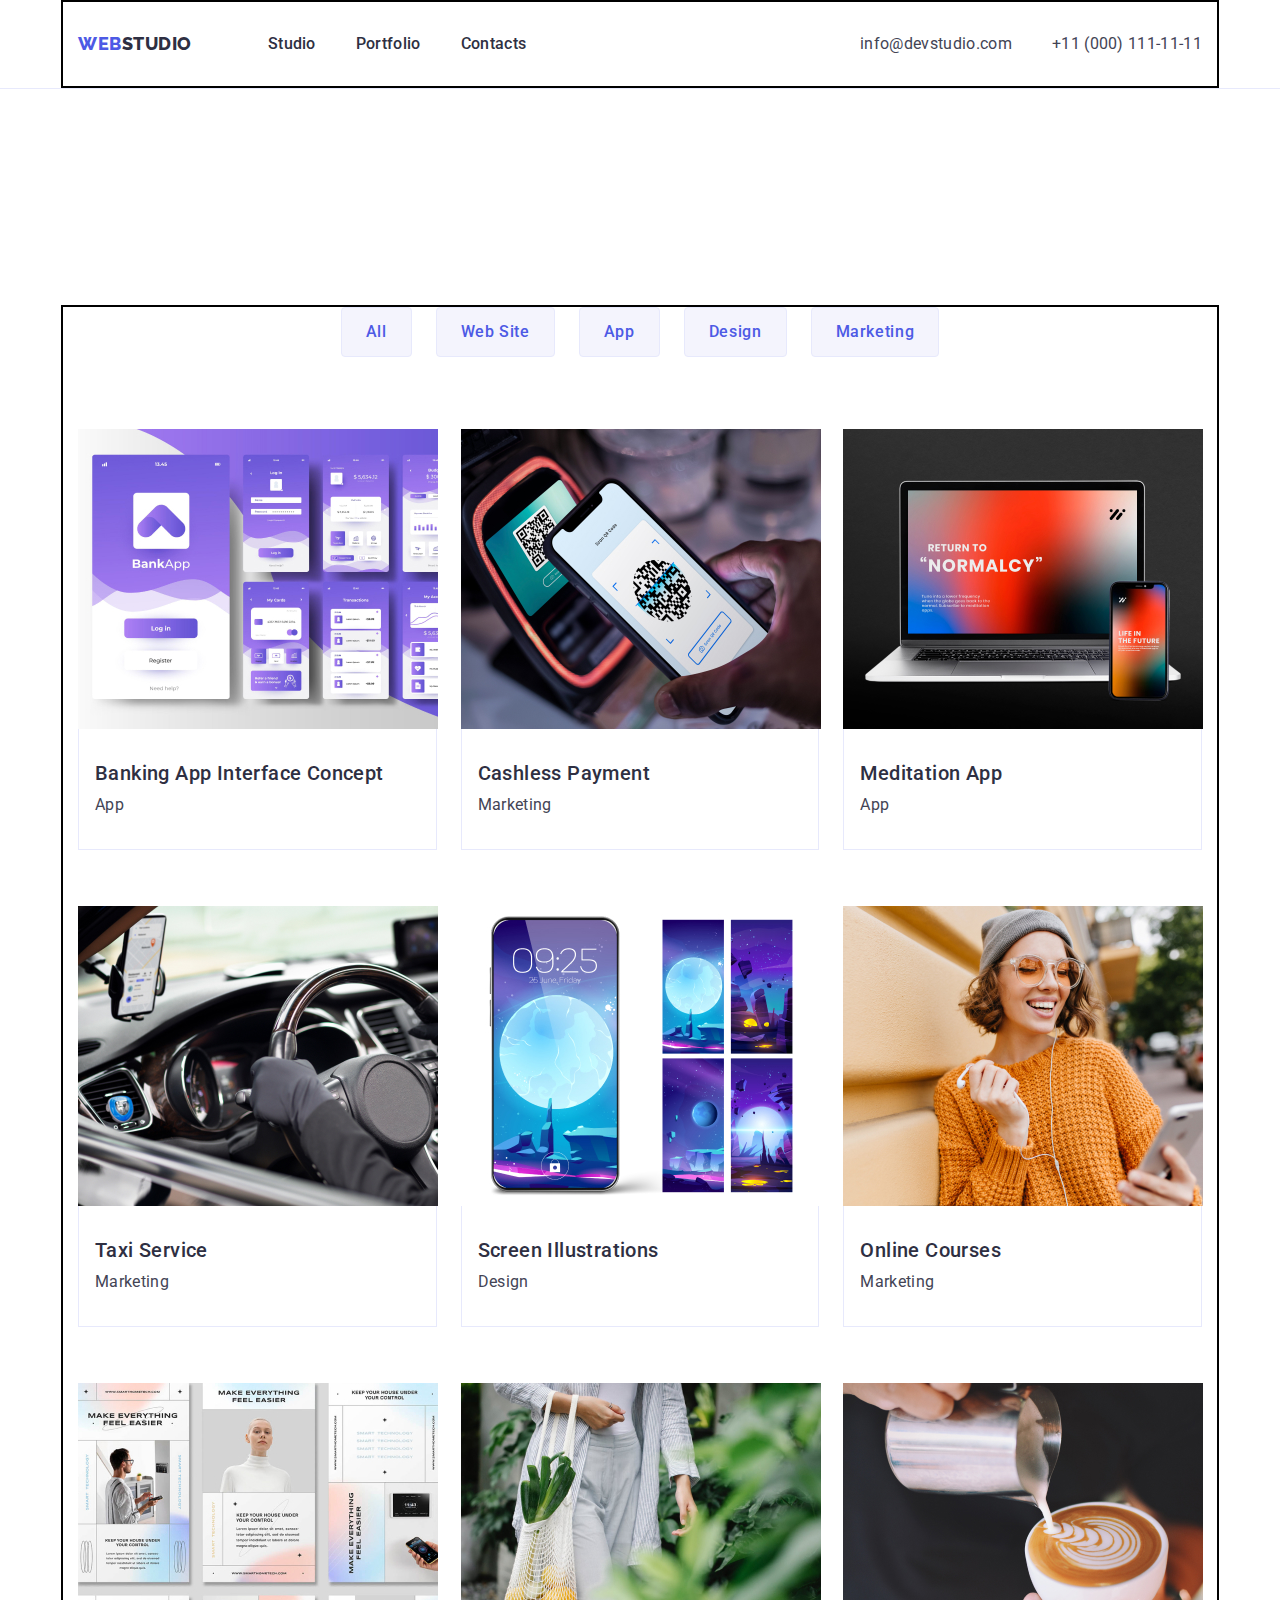
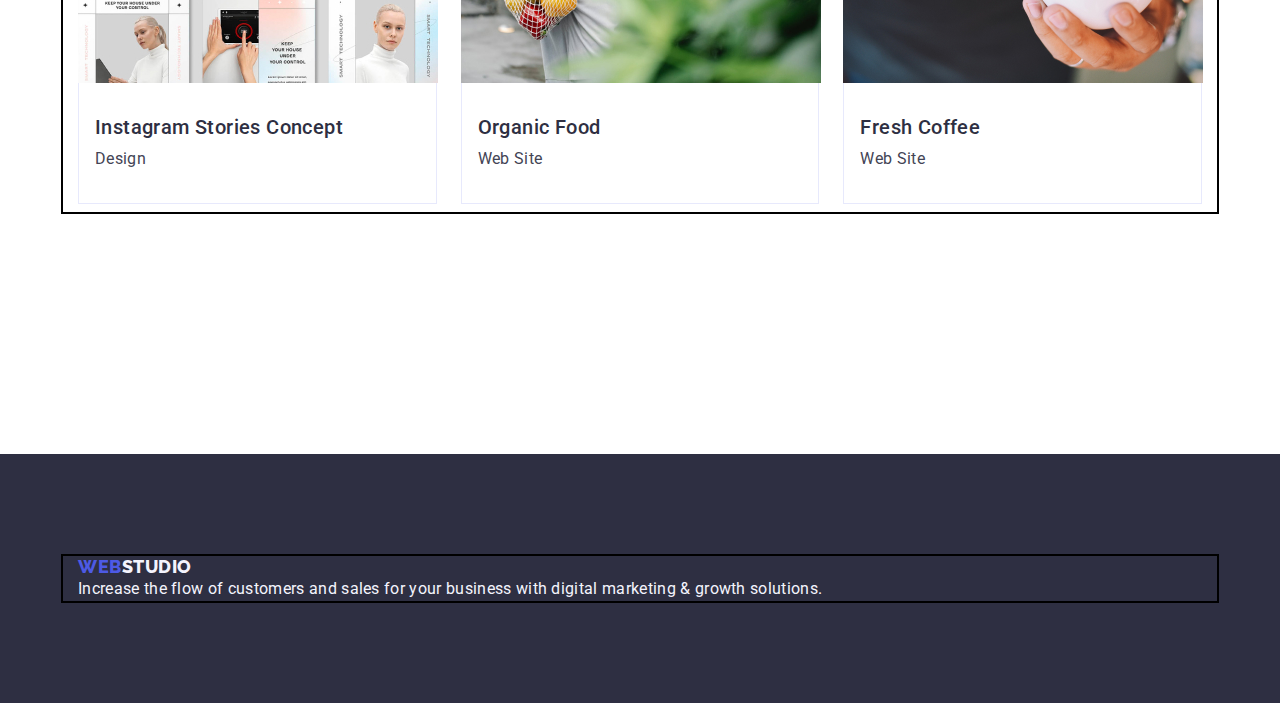
==== commit 4666d134: "`" ====
--- a/portfolio.html
+++ b/portfolio.html
@@ -144,7 +144,7 @@
 
     </main>
     <footer class="portfolio-footer">
-        <div>
+        <div class="container">
             <a class="logo-beginning link" href="./index.html">Web<span class="logo-end link">Studio</span>
             </a>
             <p class="end-text">Increase the flow of customers and sales for your business with digital marketing &
--- a/css/style.css
+++ b/css/style.css
@@ -221,11 +221,12 @@
 .header-nav {
 	display: flex;
 	margin-right: auto;
+	align-items: center;
 }
 
 
 .header-logo {
-	margin-right: 77px;
+	margin-right: 76px;
 }
 
 .header-im {
@@ -381,7 +382,7 @@
 
 .team-list {
 	display: flex;
-
+	gap: 24px;
 
 }
 
@@ -582,6 +583,7 @@
 	line-height: 24px;
 	letter-spacing: 0.02em;
 	color: #2E2F42;
+	margin-bottom: 8px;
 }
 
 /* p  */
@@ -602,6 +604,7 @@
 /* footer */
 .portfolio-footer {
 	background-color: #2E2F42;
+	padding: 100px 0
 }
 
 
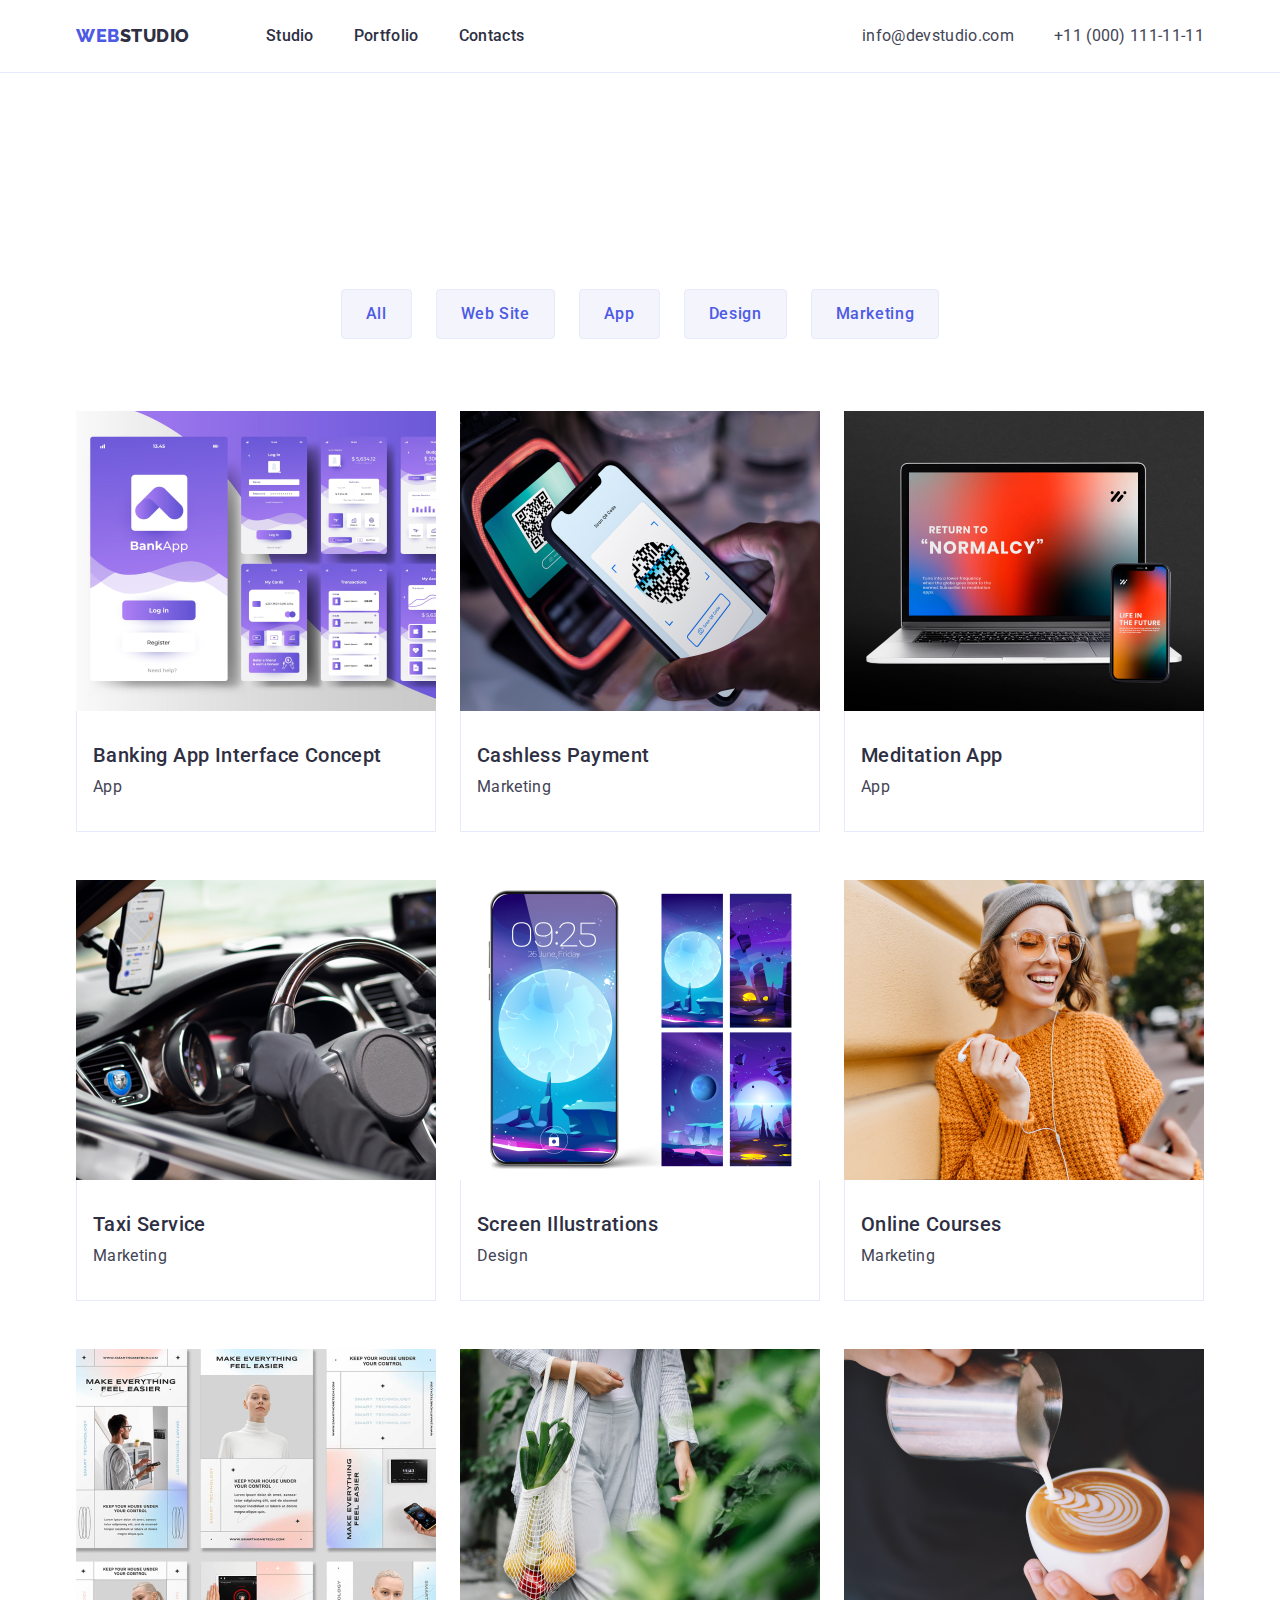
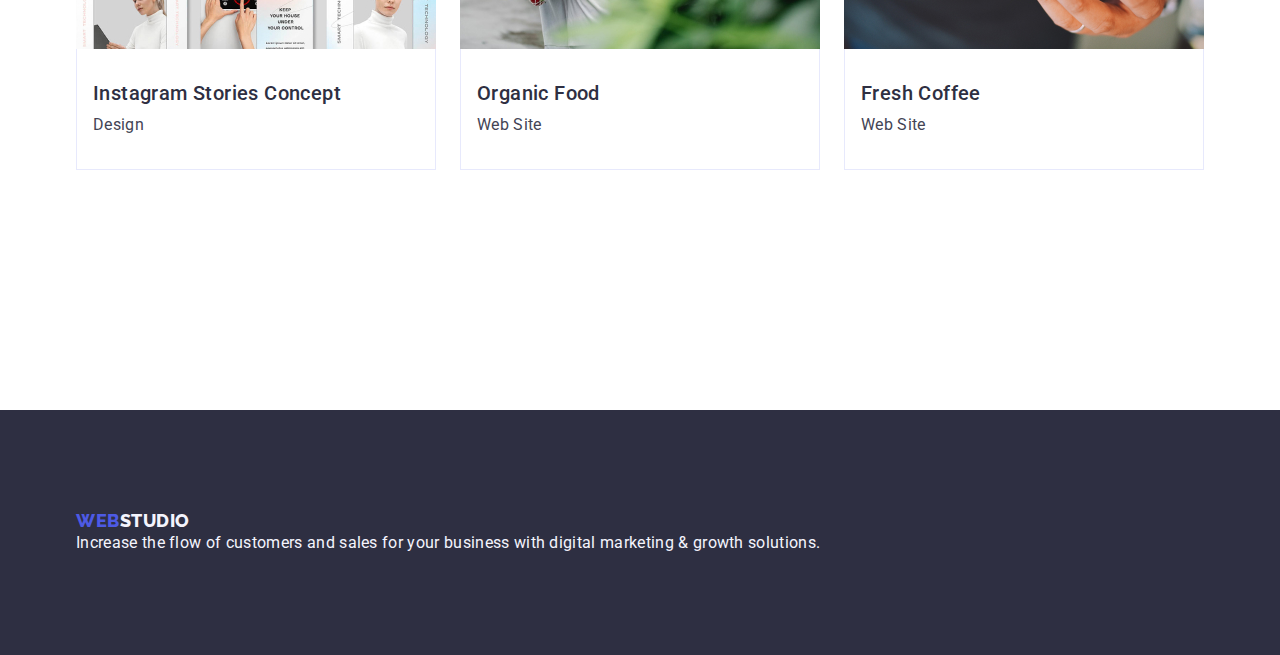
==== commit 36524ebf: "Update portfolio.html" ====
--- a/portfolio.html
+++ b/portfolio.html
@@ -55,7 +55,7 @@
                 </ul>
                 <!-- section1 -->
                 <ul class="items-portfolio list">
-                    <li class="iteams list">
+                    <li class="iteams link">
                         <a class="link" href="">
                             <img src="./images/img.jpg" alt="App" width="360">
                             <div class="library-portfolio">
--- a/css/style.css
+++ b/css/style.css
@@ -64,7 +64,6 @@
 	width: 1158px;
 	margin-left: auto;
 	margin-right: auto;
-	border: 2px solid black;
 	padding-left: 15px;
 	padding-right: 15px;
 }
@@ -245,8 +244,8 @@
 	color: var(--main-txt-cl);
 	text-decoration: none;
 	display: block;
-	padding-top: 30px;
-	padding-bottom: 30px;
+	padding-top: 24px;
+	padding-bottom: 24px;
 }
 
 .address-header {
@@ -270,8 +269,8 @@
 	color: var(--addres-txt-cl);
 	text-decoration: none;
 	display: block;
-	padding-bottom: 30px;
-	padding-top: 30px;
+	padding-bottom: 24px;
+	padding-top: 24px;
 }
 
 
@@ -352,7 +351,7 @@
 }
 
 .iteam-doing {
-	width: calc((100% - 48px) / 3);
+	flex-basis: calc((100% - 48px)/3)
 }
 
 .main-txt {
@@ -376,7 +375,6 @@
 	letter-spacing: 0.02em;
 	color: var(--main-txt-cl);
 	text-transform: capitalize;
-	background-color: #FFFFFF;
 	margin-bottom: 72px;
 }
 
@@ -495,9 +493,9 @@
 	letter-spacing: 0.02em;
 	color: #2e2f42;
 	display: block;
-	padding-top: 30px;
-	padding-bottom: 30px;
-	padding: 24px 0
+	padding-top: 24px;
+	padding-bottom: 24px;
+
 }
 
 .address-list {
@@ -524,8 +522,8 @@
 	letter-spacing: 0.02em;
 	color: #434455;
 	display: block;
-	padding-bottom: 30px;
-	padding-top: 30px;
+	padding-bottom: 24px;
+	padding-top: 24px;
 }
 
 
@@ -548,7 +546,6 @@
 
 .iteams {
 	width: calc((100% - 48px) / 3);
-
 }
 
 .navigation-button {
@@ -571,8 +568,6 @@
 	padding: 32px 16px;
 	border: 1px solid #e7e9fc;
 	border-top: none;
-	margin-bottom: 8px;
-
 }
 
 /* title */
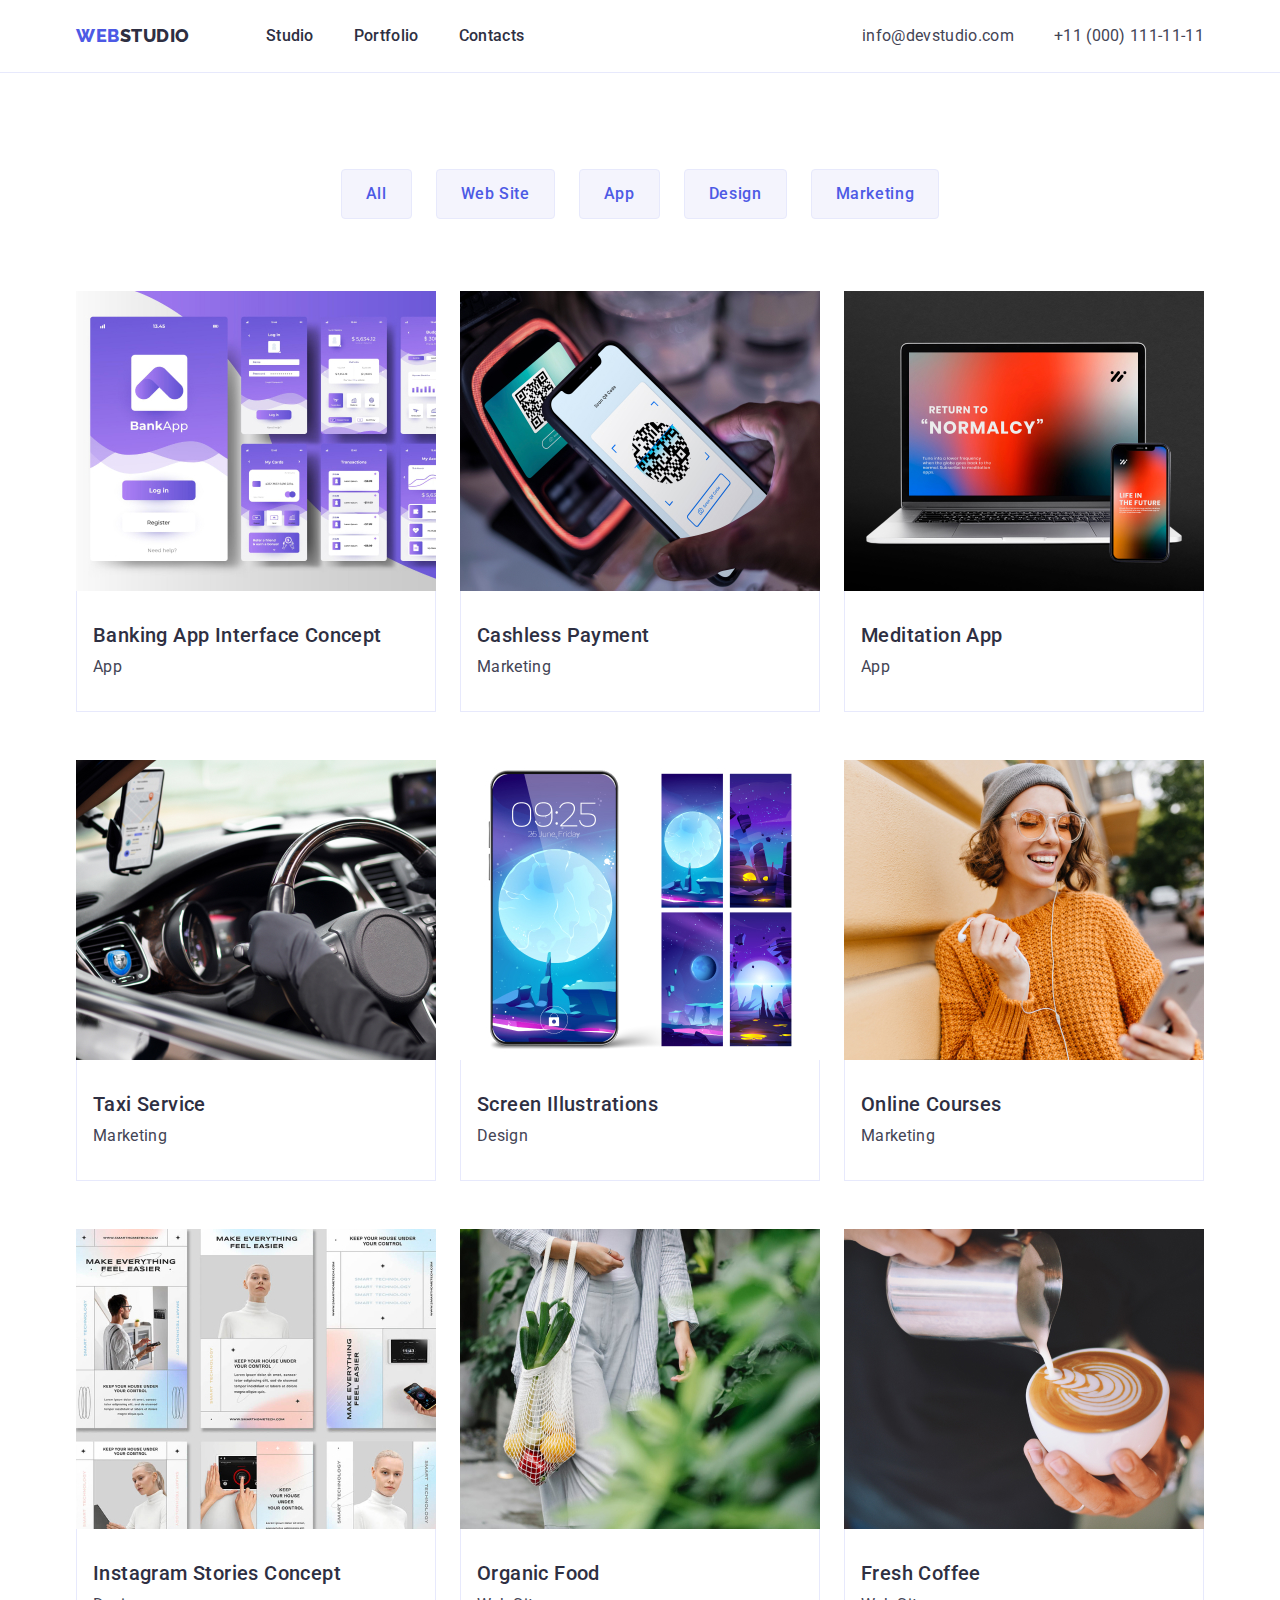
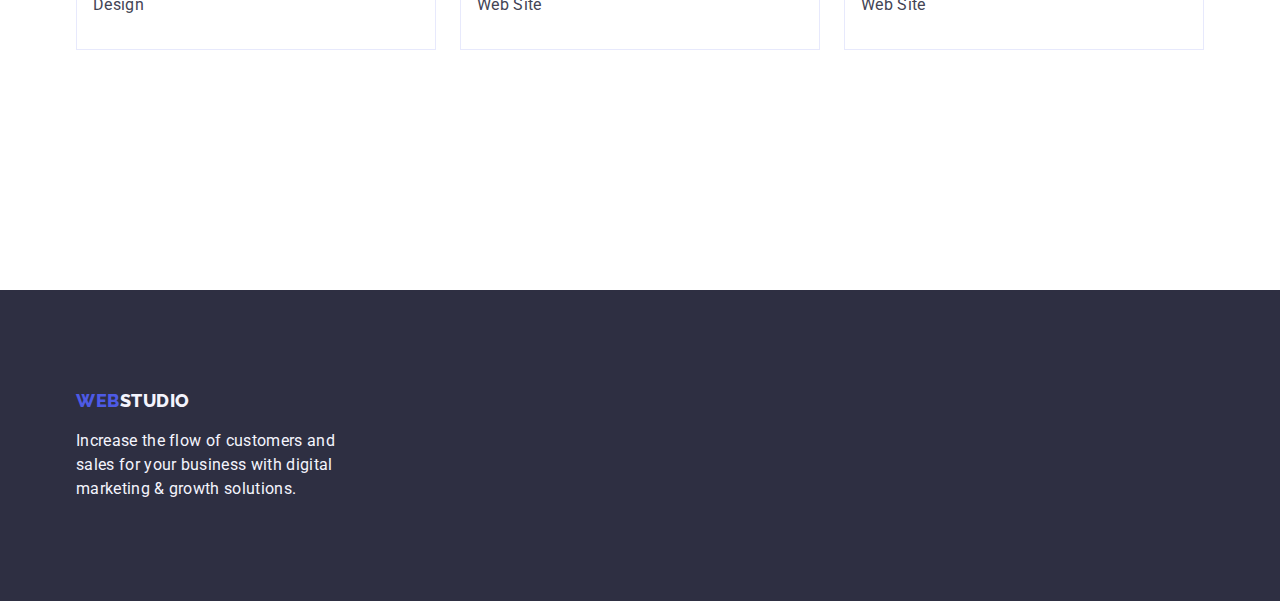
==== commit d5decab5: "1" ====
--- a/portfolio.html
+++ b/portfolio.html
@@ -42,7 +42,7 @@
         </div>
     </header>
 
-    <main class="main-portfolia section">
+    <main class="main-portfolia">
         <section class="section-portfolio">
             <div class="container">
                 <h1 class="advantages" hidden>No content</h1>
@@ -141,7 +141,7 @@
                 </ul>
             </div>
         </section>
-
+     
     </main>
     <footer class="portfolio-footer">
         <div class="container">
--- a/css/style.css
+++ b/css/style.css
@@ -101,6 +101,7 @@
 	font-family: "Raleway", sans-serif;
 	text-decoration: none;
 	margin-right: 24px;
+
 }
 
 .logo-studio {
@@ -286,7 +287,7 @@
 }
 
 .main-section {
-	background-color: #2e2f42;
+	background-color: #2E2F42;
 	padding-top: 188px;
 	padding-bottom: 188px;
 }
@@ -329,7 +330,9 @@
    |============================
  */
 
-.main-box {}
+.main-box {
+	padding: 120px 0;
+}
 
 .main-caption {
 	font-style: normal;
@@ -340,8 +343,6 @@
 	color: var(--main-txt-cl);
 	text-transform: capitalize;
 	margin-bottom: 8px;
-	text-align: center;
-
 }
 
 .section-doing {
@@ -356,7 +357,7 @@
 
 .main-txt {
 	background-color: #FFFFFF;
-	text-align: center;
+	letter-spacing: 0.02em;
 }
 
 
@@ -392,6 +393,7 @@
 .section-end {
 	background-color: #FFFFFF;
 	width: calc((100% - 72px) / 4);
+	border-radius: 0px 0px 4px 4px;
 }
 
 .box {
@@ -406,7 +408,24 @@
 	line-height: 1.5;
 	letter-spacing: 0.02em;
 	color: #F4F4FD;
-}
+	width: 264px;
+}
+
+.end-caption{
+	font-family: 'Roboto';
+	font-style: normal;
+	font-weight: 500;
+	font-size: 20px;
+	line-height: 24px;
+	text-align: center;
+	letter-spacing: 0.02em;
+	
+	/* NAVY BLUE */
+	
+	color: #2E2F42;
+
+}
+
 
 .logo-studio-end {
 	color: #f4f4fd;
@@ -420,16 +439,30 @@
 }
 
 .header-logo-end {
+	color: var(--main-btn-color);
+	text-transform: uppercase;
+	letter-spacing: 0.03em;
+	line-height: 1.17;
+	font-size: 18px;
+	font-weight: 800;
+	display: flex;
+	flex-direction: row;
+	align-items: center;
+	padding: 0px;
+	font-family: "Raleway", sans-serif;
+	text-decoration: none;
+	margin-right: 24px;
+	margin-bottom: 17.5px;
 	display: inline-block;
 	margin-bottom: 16px;
-}
+
+
+
+}
+
 
 .my-team {
 	padding: 32px 16px;
-	border-top-left-radius: 0px;
-	border-top-right-radius: 0px;
-	border-bottom-right-radius: 4px;
-	border-bottom-left-radius: 4px;
 }
 
 /**
@@ -527,10 +560,14 @@
 }
 
 
-.main-portfolia {}
+.main-portfolia {
+	padding-bottom: 120px;
+	padding-top: 0;
+
+}
 
 .section-portfolio {
-	padding: 96px 0 120px
+	padding: 96px 0 120px;
 }
 
 
@@ -616,7 +653,7 @@
 	letter-spacing: 0.03em;
 	text-transform: uppercase;
 	color: #4D5AE5;
-
+	margin-bottom: 17.5px;
 }
 
 .logo-end {
@@ -642,5 +679,5 @@
 	line-height: 24px;
 	letter-spacing: 0.02em;
 	color: #F4F4FD;
-
+	width: 264px;
 }